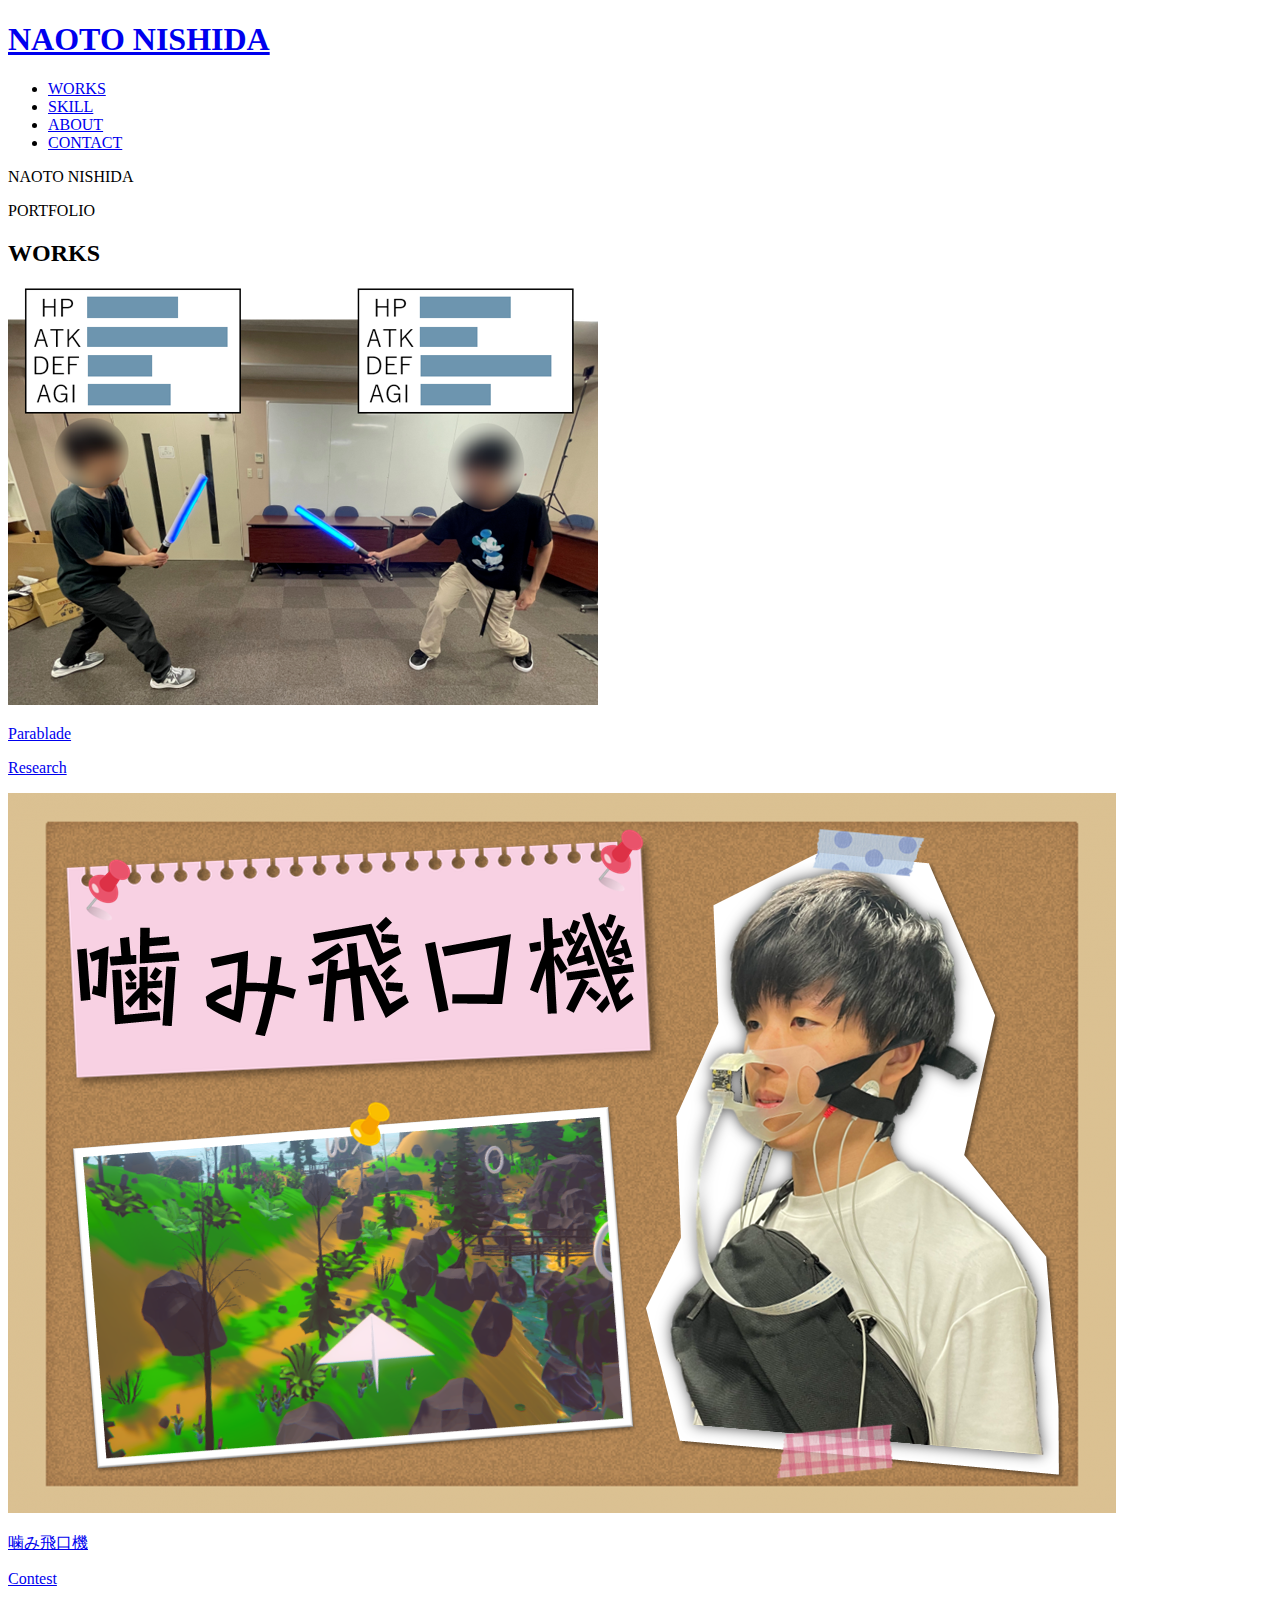
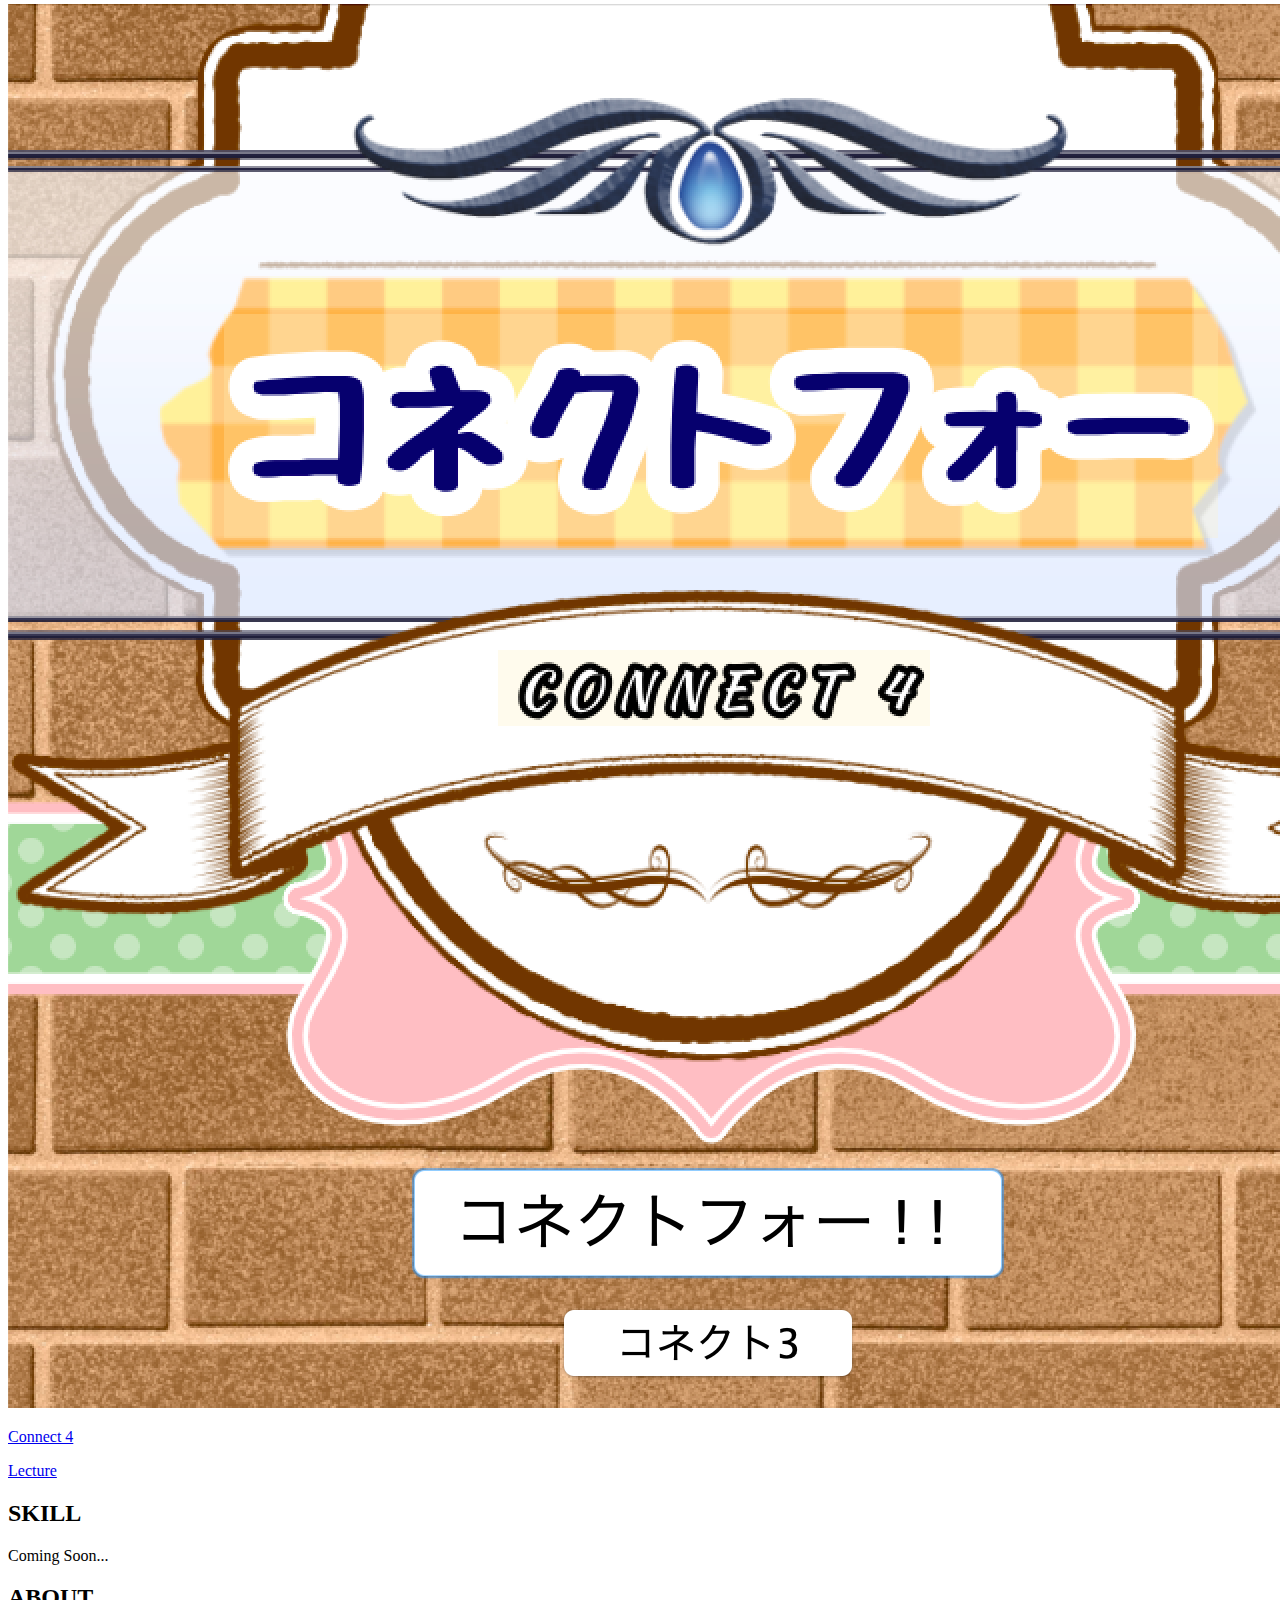
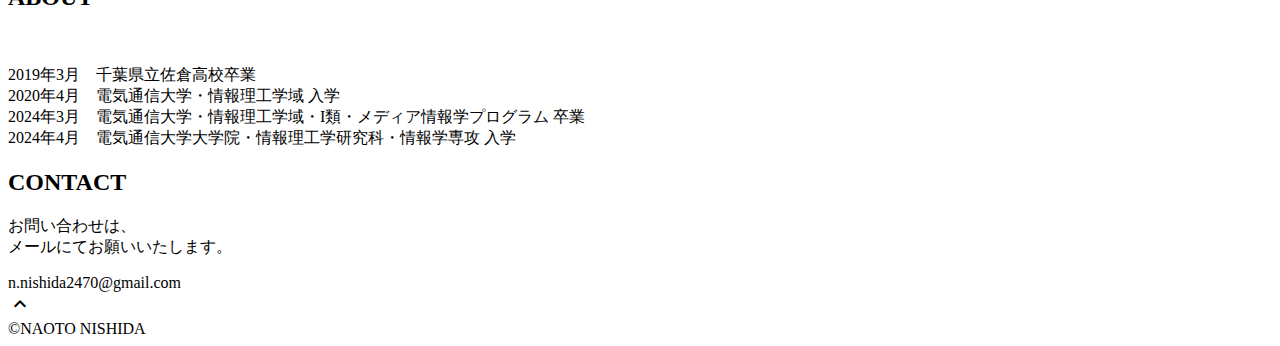
==== index.html @ 3e327e12 "Update index.html" ====
<!DOCTYPE html>
<html>
<head>
  <meta charset="utf-8">
  <meta name="viewport" content="width=device-width,initial-scale=1">
  <meta property='og:type' content='website'>
  <meta property='og:title' content='Naoto Nishida ポートフォリオ'>
  <meta property='og:url' content='URLが入る'>
  <meta property='og:description' content='Naoto Nishidaのポートフォリオサイトです。'>
  <meta property="og:image" content="img/ogp.png">
  <meta name="description" content="Naoto Nishidaポートフォリオサイトです" />
  <title>Naoto Nishida ポートフォリオ</title>
  <link rel="preconnect" href="https://fonts.gstatic.com">
  <link href="https://fonts.googleapis.com/css2?family=Montserrat:wght@400;700&display=swap" rel="stylesheet">
  <link href="https://fonts.googleapis.com/css?family=Material+Icons+Outlined" rel="stylesheet">
  <link href="css/ress.css" media="all" rel="stylesheet" type="text/css" />
  <link href="css/style.css" media="all" rel="stylesheet" type="text/css" />
  <link rel="shortcut icon" href="img/favicon.ico" />
  <link rel=”canonical” href=”URLが入る” />
</head>

<body>
  <div class="wrapper">

    <!-- header -->
    <header class="header ">
      <div class="container">
        <h1 class="header-logo">
          <a href=".">NAOTO NISHIDA</a>
        </h1>
        <nav class="gnav">
          <ul class="gnav-list">
            <li class="gnav-item"><a href="#works">WORKS</a></li>
            <li class="gnav-item"><a href="#skill">SKILL</a></li>
            <li class="gnav-item"><a href="#about">ABOUT</a></li>
            <li class="gnav-item"><a href="#contact">CONTACT</a></li>
          </ul>
        </nav>
      </div>
    </header>
    <!-- /header -->

    <main class="content">

      <!-- mv -->
      <div class="mv">
        <div class="mv-container">
          <p class="mv-title">NAOTO NISHIDA</p>
          <p class="mv-subtitle">PORTFOLIO</p>
          <p class="mv-text">
            <!-- <br class="sp-only">これまで作ってきた作品をご紹介。<br> -->
          </p>
        </div>
      </div>
      <!-- /mv -->

      <!-- works -->
      <section class="works section" id="works">
        <div class="container">
          <h2 class="title">WORKS</h2>
          <div class="works-list">
            <a class="works-item" href="parablade.html">
              <div class="works-img"><img src="img/parablade_thumb.png" alt="" /></div>
              <p class="works-name">Parablade</p>
              <p class="works-info">Research</p>
            </a>
            <a class="works-item" href="kamihikouki.html">
              <div class="works-img"><img src="img/kamihikouki_thumb.png" alt="" /></div>
              <p class="works-name">噛み飛口機</p>
              <p class="works-info">Contest</p>
            </a>
            <a class="works-item" href="connect4.html">
              <div class="works-img"><img src="img/connect4_thumb.png" alt="" /></div>
              <p class="works-name">Connect 4</p>
              <p class="works-info">Lecture</p>
            </a>
          </div>
        </div>
      </section>
      <!-- /works -->

      <!-- skill -->
      <section class="skill section" id="skill">
        <div class="container">
          <h2 class="title">SKILL</h2>
          <div class="skill-list">
            <p class="skill-text">
              Coming Soon...</p>
            <!-- <div class="skill-item">
              <p class="skill-img"><img src="img/icon_skill.png" alt=""></p>
              <div class="skill-body">
                <h3 class="skill-name">HTML5/CSS3</h3>
                <p class="skill-text">
                  テキストが入りますテキストが入りますテキストが入りますテキストが入りますテキストが入りますテキストが入ります。</p>
              </div>
            </div>
            <div class="skill-item">
              <p class="skill-img"><img src="img/icon_skill.png" alt=""></p>
              <div class="skill-body">
                <h3 class="skill-name">WordPress</h3>
                <p class="skill-text">
                  テキストが入りますテキストが入りますテキストが入りますテキストが入りますテキストが入りますテキストが入ります。</p>
              </div>
            </div>
            <div class="skill-item">
              <p class="skill-img"><img src="img/icon_skill.png" alt=""></p>
              <div class="skill-body">
                <h3 class="skill-name">JavaScript</h3>
                <p class="skill-text">
                  テキストが入りますテキストが入りますテキストが入りますテキストが入りますテキストが入りますテキストが入ります。</p>
              </div>
            </div>
            <div class="skill-item">
              <p class="skill-img"><img src="img/icon_skill.png" alt=""></p>
              <div class="skill-body">
                <h3 class="skill-name">Photoshop</h3>
                <p class="skill-text">
                  テキストが入りますテキストが入りますテキストが入りますテキストが入りますテキストが入りますテキストが入ります。</p>
              </div>
            </div>
            <div class="skill-item">
              <p class="skill-img"><img src="img/icon_skill.png" alt=""></p>
              <div class="skill-body">
                <h3 class="skill-name">Illustrator</h3>
                <p class="skill-text">
                  テキストが入りますテキストが入りますテキストが入りますテキストが入りますテキストが入りますテキストが入ります。</p>
              </div>
            </div>
            <div class="skill-item">
              <p class="skill-img"><img src="img/icon_skill.png" alt=""></p>
              <div class="skill-body">
                <h3 class="skill-name">XD</h3>
                <p class="skill-text">
                  テキストが入りますテキストが入りますテキストが入りますテキストが入りますテキストが入りますテキストが入ります。</p>
              </div>
            </div> -->
          </div>
        </div>
      </section>
      <!-- /skill -->

      <!-- about -->
      <section class="about section" id="about">
        <div class="container">
          <h2 class="title">ABOUT</h2>
          <div class="profile">
            <p class="profile-img">
              <img src="img/profile.jpg" alt="">
            </p>
            <div class="profile-body">
              <p>
                2019年3月　千葉県立佐倉高校卒業<br>
                2020年4月　電気通信大学・情報理工学域 入学<br>
                2024年3月　電気通信大学・情報理工学域・I類・メディア情報学プログラム 卒業<br>
                2024年4月　電気通信大学大学院・情報理工学研究科・情報学専攻 入学<br>
              </p>
              </p>
            </div>
          </div>
        </div>
      </section>
      <!-- /about -->

      <!-- contact -->
      <section class="contact section" id="contact">
        <div class="container">
          <h2 class="title">CONTACT</h2>
          <p class="lead">
            お問い合わせは、<br class="sp-only">メールにてお願いいたします。
          </p>
          <div class="contact-list">
            <!-- <a class="contact-item" href="https://twitter.com/" target="_blank" rel="noopener">Twitter</a>
            <a class="contact-item" href="https://www.instagram.com/" target="_blank" rel="noopener">Instagram</a> -->
            <span class="contact-item">n.nishida2470@gmail.com</span>
          </div>
        </div>
      </section>
      <!-- /contact -->
      <div class="page-top" id="js-page-top">
        <span class="material-icons-outlined">expand_less</span>
      </div>
    </main>

    <!-- footer -->
    <footer class="footer">
      <div class="copyright">&copy;NAOTO NISHIDA</div>
    </footer>
    <!-- /footer -->

  </div>
  <script src="https://ajax.googleapis.com/ajax/libs/jquery/3.6.0/jquery.min.js"></script>
  <script type='text/javascript' src="js/script.js"></script>
</body>
</html>
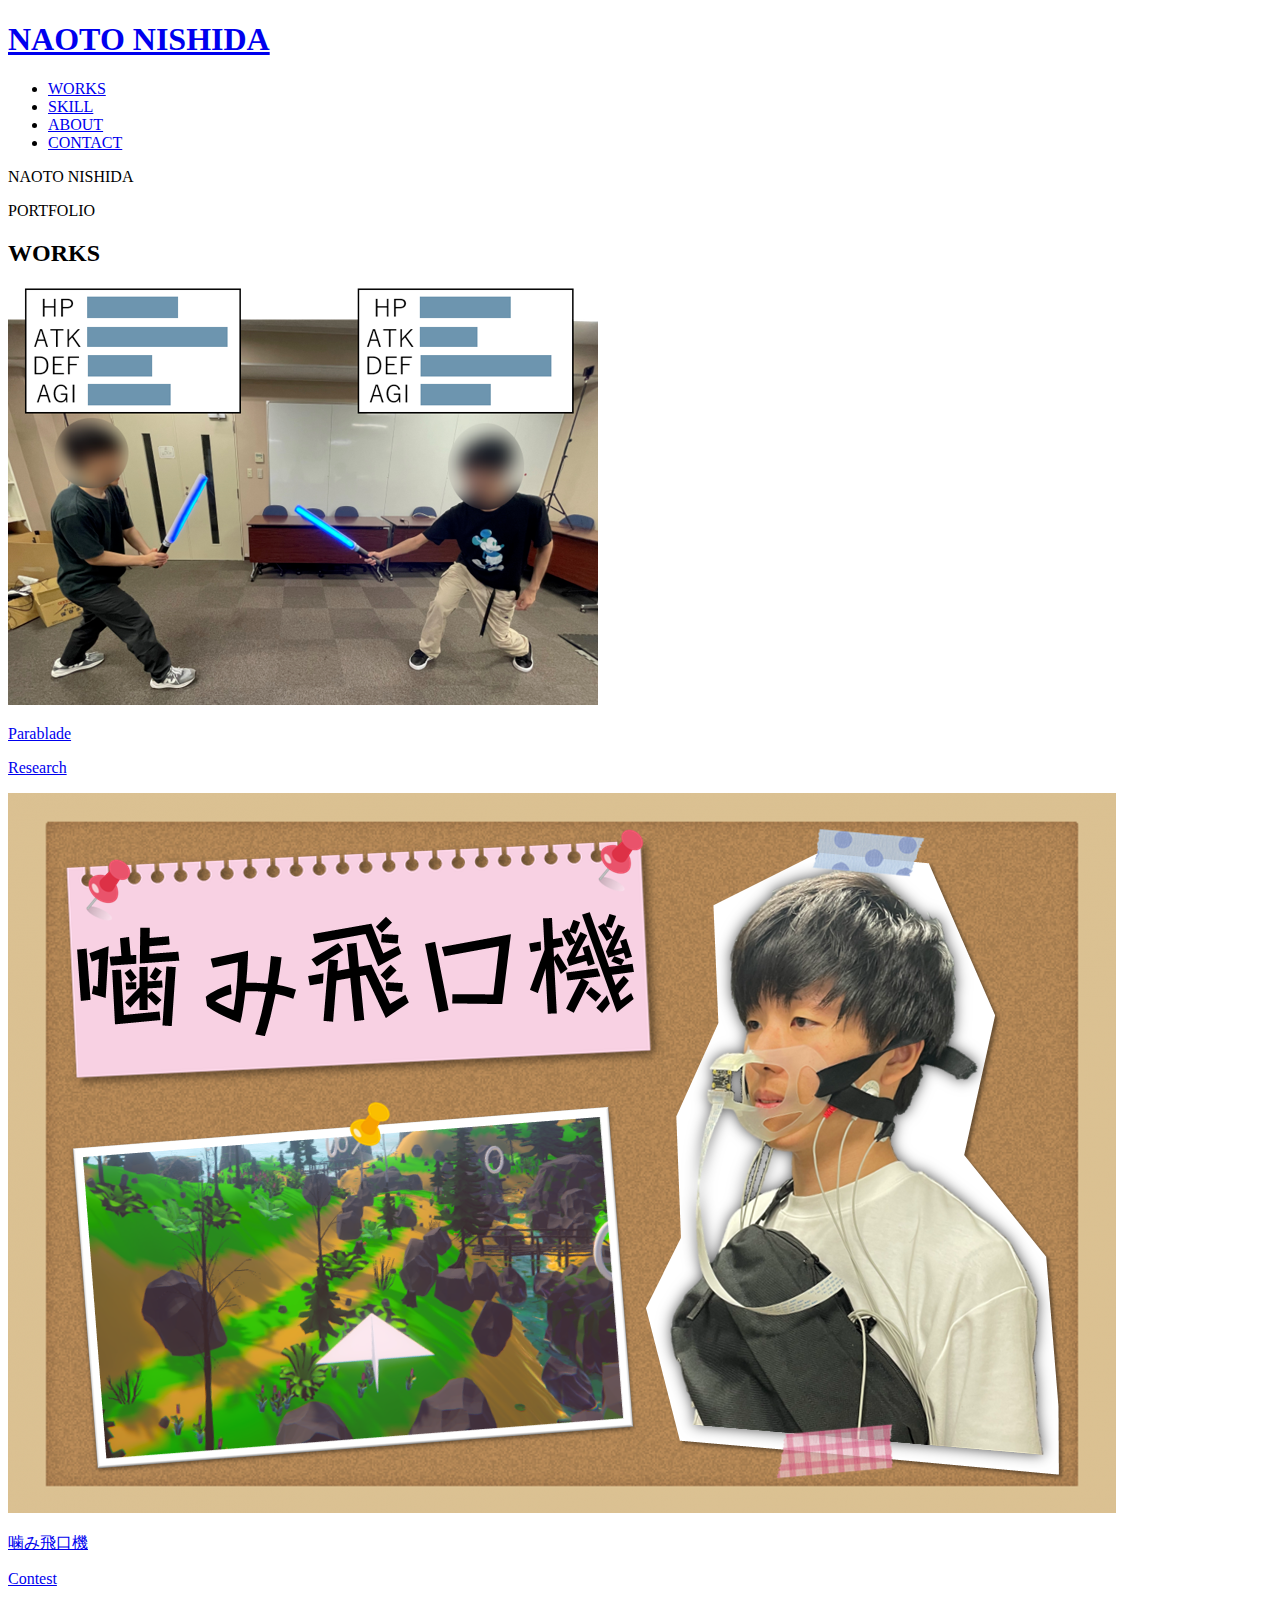
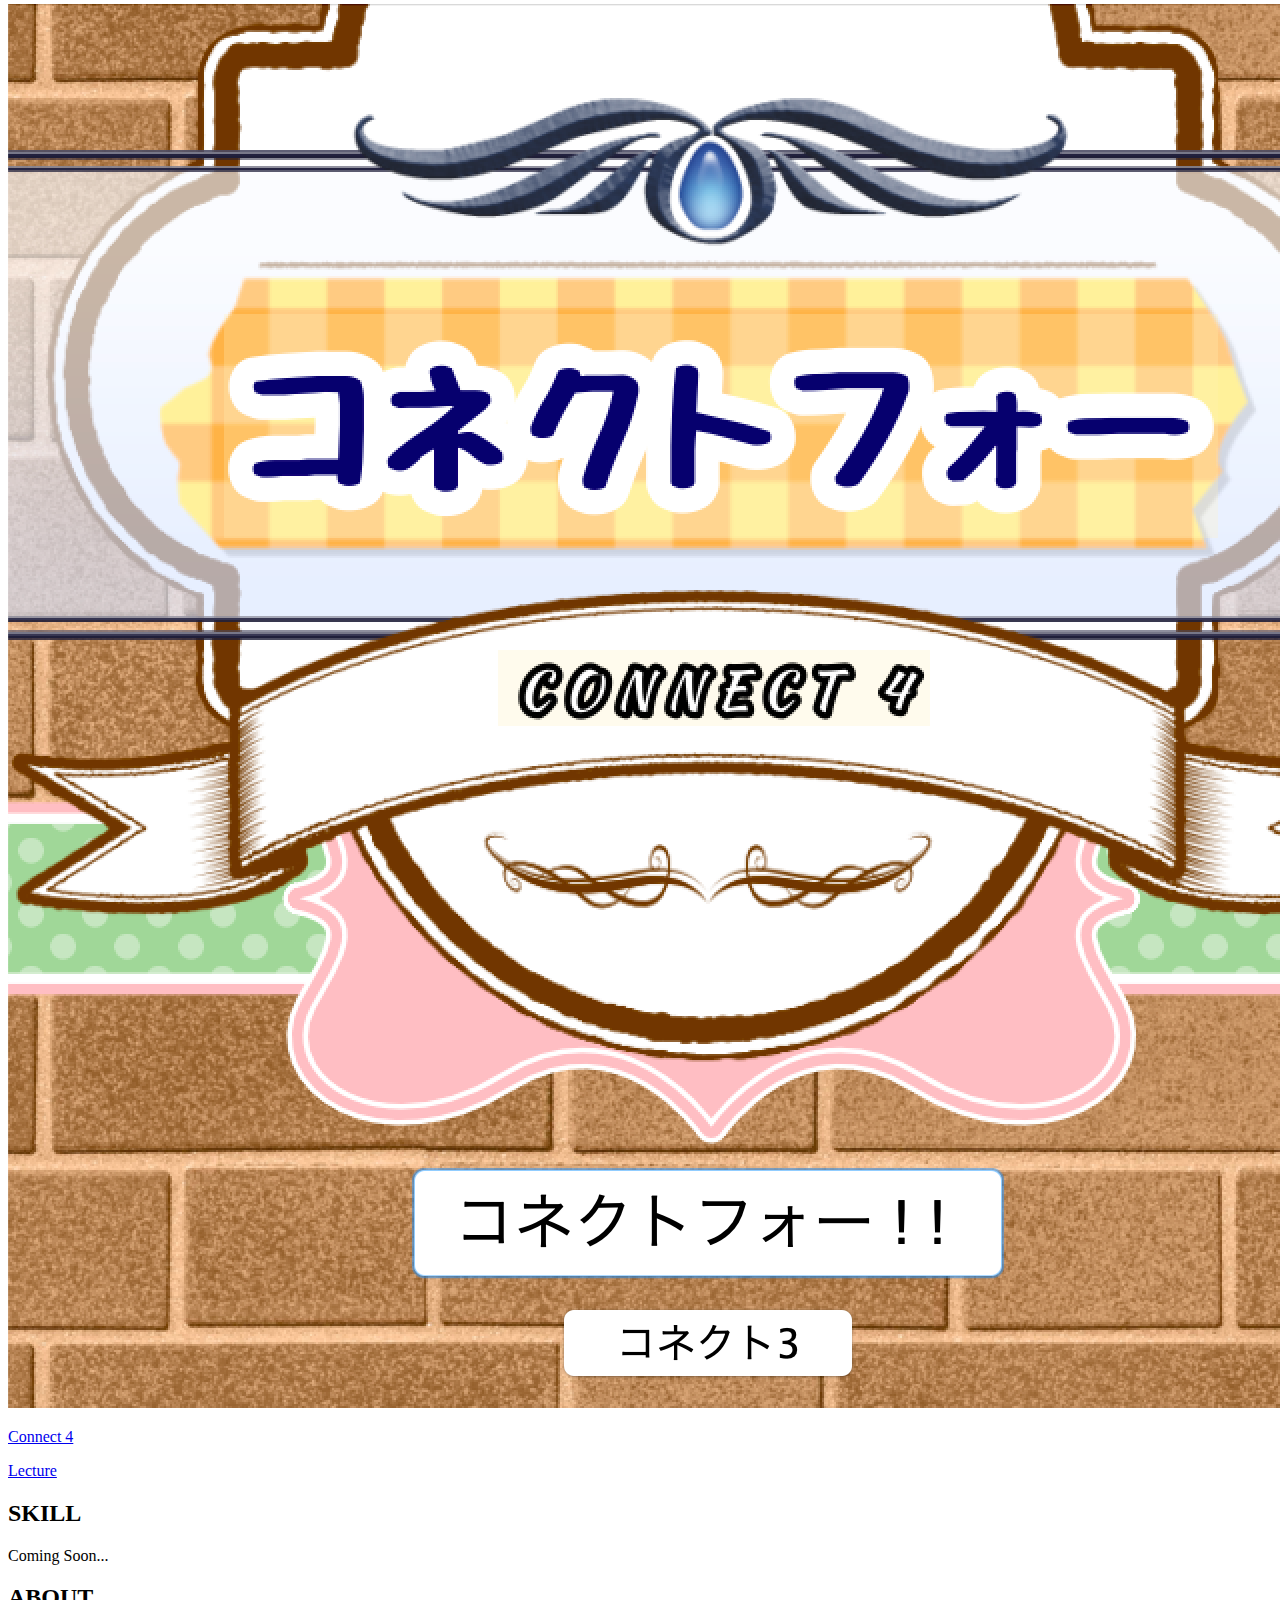
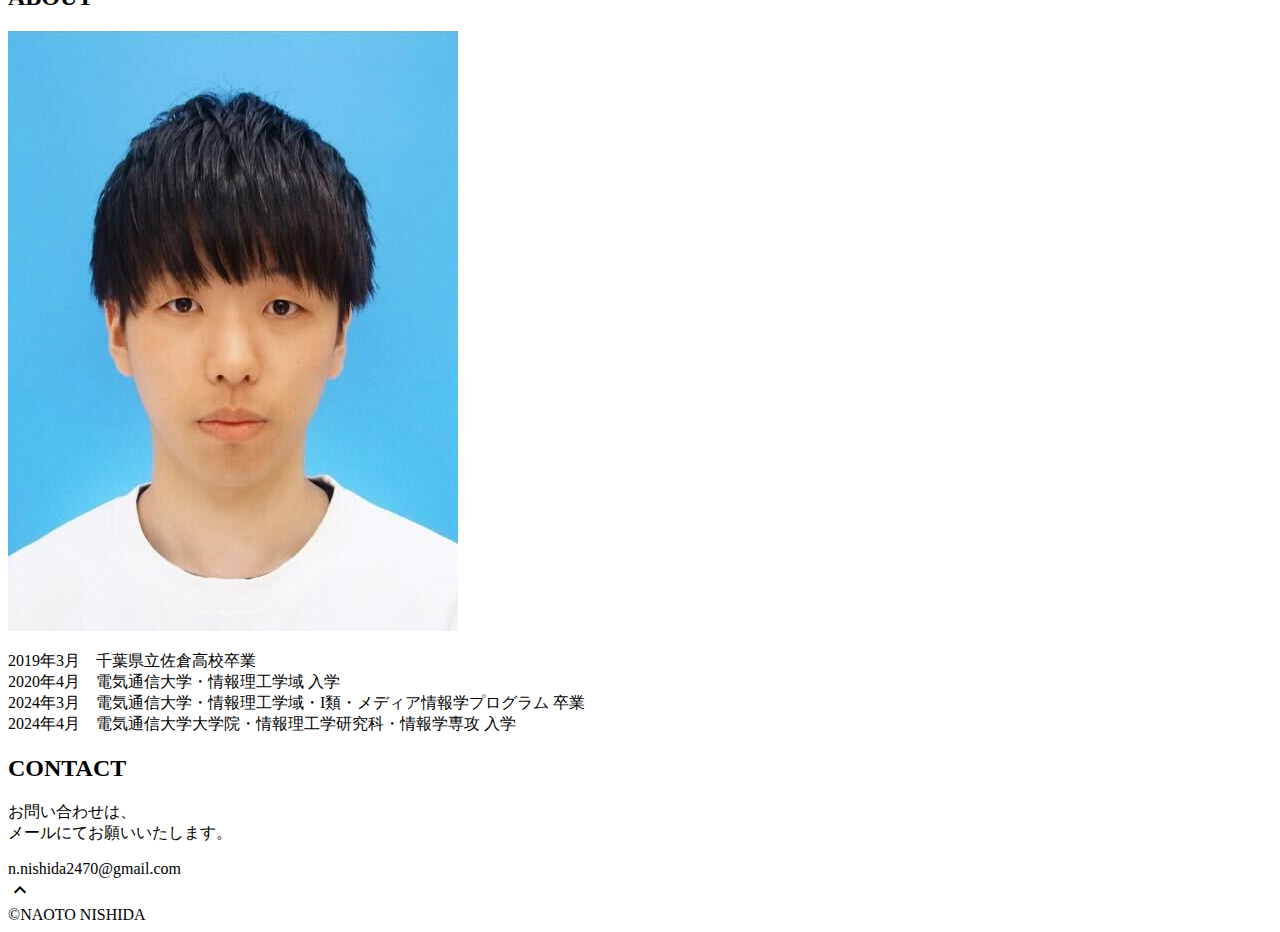
==== commit 72bd9082: "プロフィール写真の追加" ====
--- a/index.html
+++ b/index.html
@@ -145,7 +145,7 @@
           <h2 class="title">ABOUT</h2>
           <div class="profile">
             <p class="profile-img">
-              <img src="img/profile.jpg" alt="">
+              <img src="img/face.jpg" alt="">
             </p>
             <div class="profile-body">
               <p>
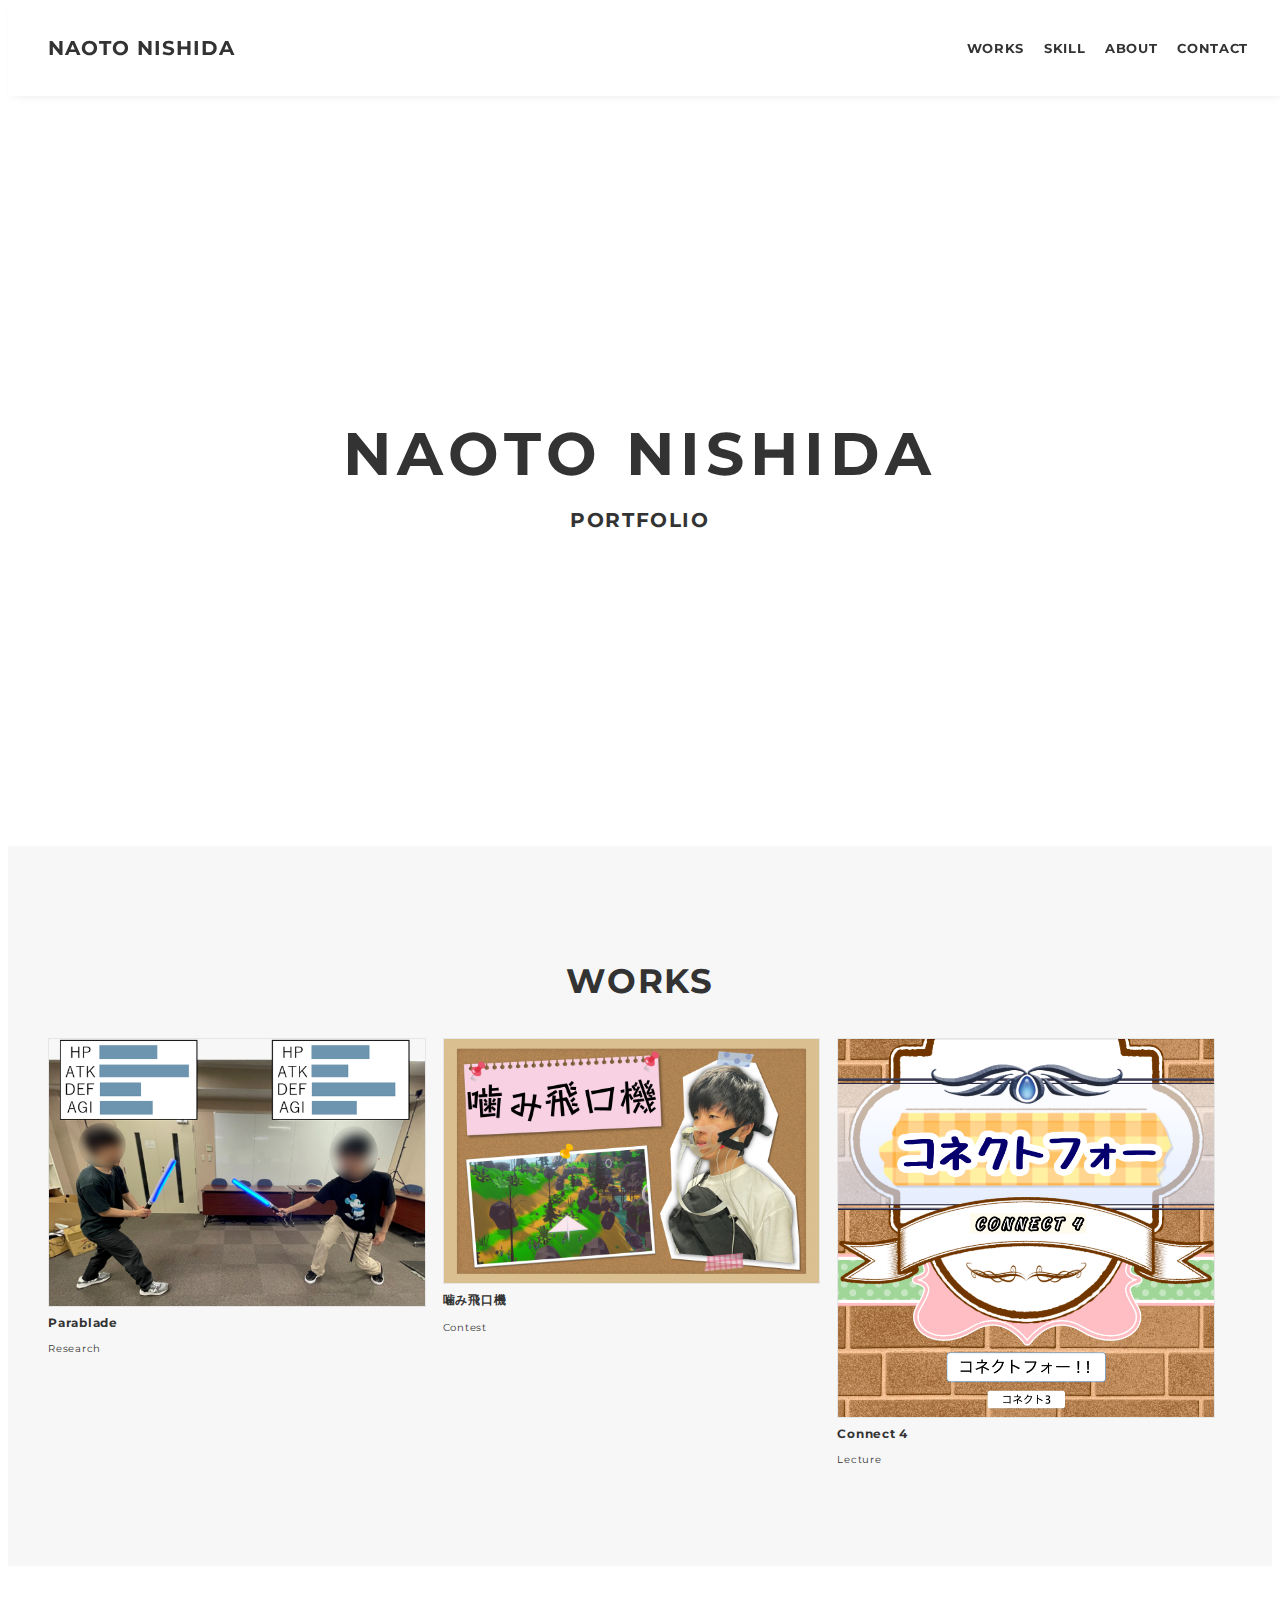
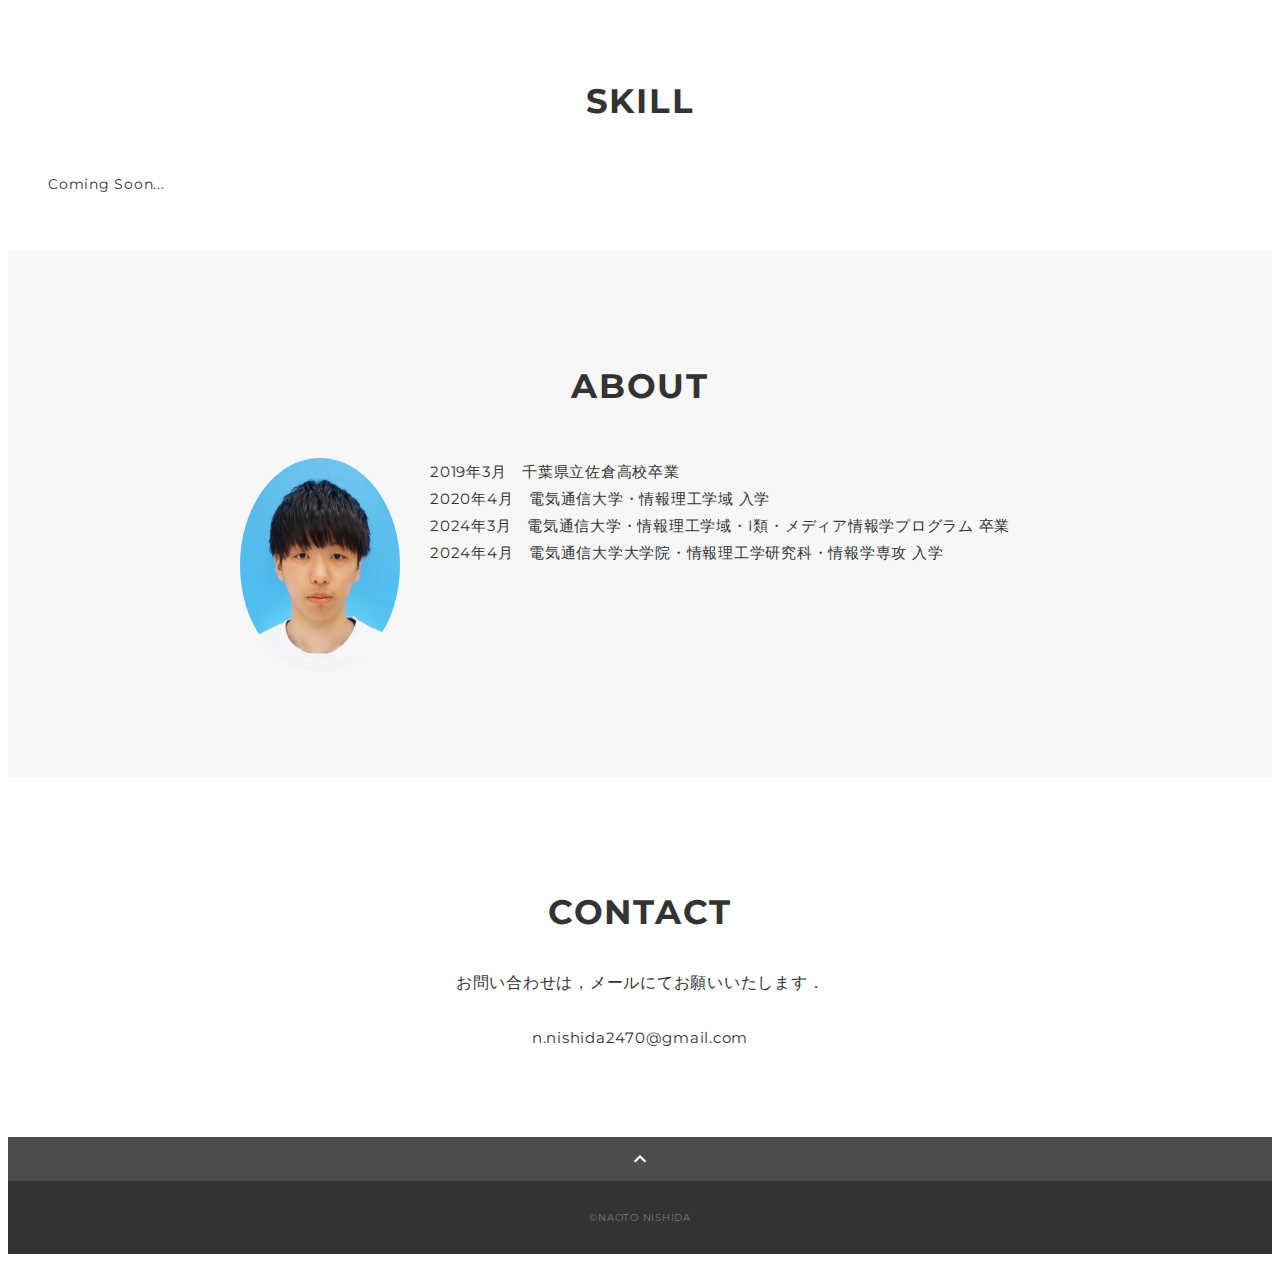
==== commit d47f41e8: "コネクト4の実行例追加，句読点変更" ====
--- a/index.html
+++ b/index.html
@@ -6,7 +6,7 @@
   <meta property='og:type' content='website'>
   <meta property='og:title' content='Naoto Nishida ポートフォリオ'>
   <meta property='og:url' content='URLが入る'>
-  <meta property='og:description' content='Naoto Nishidaのポートフォリオサイトです。'>
+  <meta property='og:description' content='Naoto Nishidaのポートフォリオサイトです．'>
   <meta property="og:image" content="img/ogp.png">
   <meta name="description" content="Naoto Nishidaポートフォリオサイトです" />
   <title>Naoto Nishida ポートフォリオ</title>
@@ -15,7 +15,7 @@
   <link href="https://fonts.googleapis.com/css?family=Material+Icons+Outlined" rel="stylesheet">
   <link href="css/ress.css" media="all" rel="stylesheet" type="text/css" />
   <link href="css/style.css" media="all" rel="stylesheet" type="text/css" />
-  <link rel="shortcut icon" href="img/favicon.ico" />
+  <link rel="shortcut icon" href="img/n_icon.ico" />
   <link rel=”canonical” href=”URLが入る” />
 </head>
 
@@ -48,7 +48,7 @@
           <p class="mv-title">NAOTO NISHIDA</p>
           <p class="mv-subtitle">PORTFOLIO</p>
           <p class="mv-text">
-            <!-- <br class="sp-only">これまで作ってきた作品をご紹介。<br> -->
+            <!-- <br class="sp-only">これまで作ってきた作品をご紹介．<br> -->
           </p>
         </div>
       </div>
@@ -91,7 +91,7 @@
               <div class="skill-body">
                 <h3 class="skill-name">HTML5/CSS3</h3>
                 <p class="skill-text">
-                  テキストが入りますテキストが入りますテキストが入りますテキストが入りますテキストが入りますテキストが入ります。</p>
+                  テキストが入りますテキストが入りますテキストが入りますテキストが入りますテキストが入りますテキストが入ります．</p>
               </div>
             </div>
             <div class="skill-item">
@@ -99,7 +99,7 @@
               <div class="skill-body">
                 <h3 class="skill-name">WordPress</h3>
                 <p class="skill-text">
-                  テキストが入りますテキストが入りますテキストが入りますテキストが入りますテキストが入りますテキストが入ります。</p>
+                  テキストが入りますテキストが入りますテキストが入りますテキストが入りますテキストが入りますテキストが入ります．</p>
               </div>
             </div>
             <div class="skill-item">
@@ -107,7 +107,7 @@
               <div class="skill-body">
                 <h3 class="skill-name">JavaScript</h3>
                 <p class="skill-text">
-                  テキストが入りますテキストが入りますテキストが入りますテキストが入りますテキストが入りますテキストが入ります。</p>
+                  テキストが入りますテキストが入りますテキストが入りますテキストが入りますテキストが入りますテキストが入ります．</p>
               </div>
             </div>
             <div class="skill-item">
@@ -115,7 +115,7 @@
               <div class="skill-body">
                 <h3 class="skill-name">Photoshop</h3>
                 <p class="skill-text">
-                  テキストが入りますテキストが入りますテキストが入りますテキストが入りますテキストが入りますテキストが入ります。</p>
+                  テキストが入りますテキストが入りますテキストが入りますテキストが入りますテキストが入りますテキストが入ります．</p>
               </div>
             </div>
             <div class="skill-item">
@@ -123,7 +123,7 @@
               <div class="skill-body">
                 <h3 class="skill-name">Illustrator</h3>
                 <p class="skill-text">
-                  テキストが入りますテキストが入りますテキストが入りますテキストが入りますテキストが入りますテキストが入ります。</p>
+                  テキストが入りますテキストが入りますテキストが入りますテキストが入りますテキストが入りますテキストが入ります．</p>
               </div>
             </div>
             <div class="skill-item">
@@ -131,7 +131,7 @@
               <div class="skill-body">
                 <h3 class="skill-name">XD</h3>
                 <p class="skill-text">
-                  テキストが入りますテキストが入りますテキストが入りますテキストが入りますテキストが入りますテキストが入ります。</p>
+                  テキストが入りますテキストが入りますテキストが入りますテキストが入りますテキストが入りますテキストが入ります．</p>
               </div>
             </div> -->
           </div>
@@ -166,7 +166,7 @@
         <div class="container">
           <h2 class="title">CONTACT</h2>
           <p class="lead">
-            お問い合わせは、<br class="sp-only">メールにてお願いいたします。
+            お問い合わせは，<br class="sp-only">メールにてお願いいたします．
           </p>
           <div class="contact-list">
             <!-- <a class="contact-item" href="https://twitter.com/" target="_blank" rel="noopener">Twitter</a>
--- a/css/style.css
+++ b/css/style.css
@@ -0,0 +1,550 @@
+body {
+  font-family: "Montserrat","Helvetica Neue",Arial,"Hiragino Kaku Gothic ProN","Hiragino Sans",Meiryo,sans-serif;
+  font-size: 15px;
+  letter-spacing: .05em;
+  color: #333;
+}
+
+a {
+  transition: opacity .3s;
+  text-decoration: none;
+  color: #1ca9e3;
+}
+
+img {
+  max-width: 100%;
+  height: auto;
+  vertical-align: bottom;
+  border-style: none;
+}
+
+
+
+.pc-only {
+  display: block;
+}
+
+.sp-only {
+  display: none;
+}
+
+/*--------------------------------
+ レイアウト
+---------------------------------*/
+.wrapper {
+  padding-top: 73px;
+}
+
+.section {
+  padding: 90px 0;
+}
+
+.section:nth-of-type(odd) {
+  background-color: #f7f7f7;
+}
+
+.container {
+  max-width: 1340px;
+  margin: 0 auto;
+  padding: 0 40px;
+}
+
+/*--------------------------------
+ 見出し
+---------------------------------*/
+.title {
+  font-size: 34px;
+  font-weight: bold;
+  line-height: 1;
+  margin-bottom: 40px;
+  text-align: center;
+  letter-spacing: .05em;
+  color: #333;
+}
+
+.lead {
+  font-size: 16px;
+  line-height: 1.8;
+  margin-bottom: 30px;
+}
+
+/*--------------------------------
+ヘッダー
+---------------------------------*/
+.header {
+  position: fixed;
+  top: 0;
+  z-index: 1;
+  width: 100%;
+  background-color: #fff;
+  box-shadow: 0 5px 10px -6px rgba(0,0,0,.1);
+}
+
+.header .container {
+  display: flex;
+  align-items: center;
+  justify-content: space-between;
+  padding: 20px 40px;
+}
+
+.header-logo {
+  font-size: 20px;
+  font-weight: bold;
+  line-height: 1.2;
+  margin-right: 20px;
+  letter-spacing: .05em;
+}
+
+.header-logo a {
+  color: #333;
+}
+
+.gnav-list {
+  display: flex;
+  justify-content: space-between;
+  list-style: none;
+}
+
+.gnav-item:not(:last-child) {
+  margin-right: 20px;
+}
+
+.gnav-item a {
+  position: relative;
+  font-size: 13px;
+  font-weight: bold;
+  display: inline-block;
+  padding: 5px 0;
+  transition: .3s;
+  letter-spacing: .05em;
+  color: #333;
+}
+.gnav-item a:after {
+  position: absolute;
+  bottom: 0;
+  left: 50%;
+  width: 0;
+  height: 3px;
+  content: "";
+  transition: .3s;
+  -webkit-transform: translateX(-50%);
+  transform: translateX(-50%);
+  background-color: #333;
+}
+
+.gnav-item a:hover:after {
+  width: 100%;
+}
+
+/*--------------------------------
+ メインビジュアル
+---------------------------------*/
+.mv {
+  display: flex;
+  align-items: center;
+  justify-content: center;
+  height: 85vh;
+  text-align: center;
+}
+
+.mv-container {
+  padding: 0 40px;
+}
+
+.mv-title {
+  font-size: 60px;
+  font-weight: bold;
+  line-height: 1.2;
+  margin-bottom: 5px;
+  letter-spacing: .1em;
+}
+.mv-subtitle {
+  font-size: 20px;
+  font-weight: bold;
+  line-height: 1;
+  margin-bottom: 40px;
+  letter-spacing: .08em;
+}
+
+.mv-text {
+  font-size: 16px;
+  line-height: 1.8;
+}
+
+/*--------------------------------
+ Works
+---------------------------------*/
+.works-list {
+  display: flex;
+  flex-wrap: wrap;
+  margin-bottom: -40px;
+}
+
+.works-item {
+  width: 31.74603%;
+  margin-right: 1.58730%;
+  margin-bottom: 40px;
+  color: #333;
+}
+
+.works-item:hover {
+  opacity: .9;
+}
+
+.works-item:nth-of-type(3n) {
+  margin-right: 0;
+}
+
+.works-img img {
+  border: 1px solid #e6e6e6;
+}
+
+.works-name {
+  font-size: 12px;
+  font-weight: bold;
+  margin-top: 8px;
+}
+
+.works-info {
+  font-size: 10px;
+  margin-top: 5px;
+}
+
+/*--------------------------------
+ Skill
+---------------------------------*/
+.skill-list {
+  display: flex;
+  flex-wrap: wrap;
+  justify-content: space-between;
+  margin-bottom: -50px;
+}
+
+.skill-item {
+  display: flex;
+  align-items: flex-start;
+  justify-content: space-between;
+  width: 48%;
+  margin-bottom: 50px;
+}
+
+.skill-img {
+  width: 60px;
+  height: auto;
+  margin-right: 20px;
+}
+
+.skill-body {
+  flex: 1;
+}
+
+.skill-name {
+  margin-bottom: 10px;
+}
+
+.skill-text {
+  font-size: 14px;
+  line-height: 1.8;
+}
+
+/*--------------------------------
+ About
+---------------------------------*/
+.profile {
+  display: flex;
+  flex-wrap: wrap;
+  max-width: 800px;
+  margin: 0 auto;
+}
+.profile-img {
+  width: 20%;
+  margin-right: 30px;
+  border-radius: 50%;
+}
+.profile-img img {
+  border-radius: 50%;
+}
+.profile-body {
+  flex: 1;
+}
+
+.profile-body p {
+  font-size: 15px;
+  line-height: 1.8;
+}
+
+.profile-body p:not(:last-child) {
+  margin-bottom: 30px;
+}
+
+/*--------------------------------
+ Contact
+---------------------------------*/
+.contact {
+  text-align: center;
+}
+
+.contact-item:not(:last-child) {
+  margin-right: 10px;
+}
+
+.contact-text {
+  margin-top: 10px;
+}
+/*--------------------------------
+ ページトップ
+---------------------------------*/
+.page-top {
+  font-weight: bold;
+  padding: 10px;
+  cursor: pointer;
+  text-align: center;
+  background-color: #4c4c4c;
+}
+
+.page-top .material-icons-outlined {
+  vertical-align: bottom;
+  color: #fff;
+}
+
+/*--------------------------------
+ フッター
+---------------------------------*/
+.footer {
+  padding: 30px;
+  background-color: #333;
+}
+
+.copyright {
+  font-size: 10px;
+  text-align: center;
+  color: #797979;
+}
+
+/*--------------------------------
+ 下層：Worksページ
+---------------------------------*/
+.article {
+  padding: 80px 0;
+}
+
+.article-container {
+  max-width: 1040px;
+  margin: 0 auto;
+  padding: 0 20px;
+}
+
+.article-title {
+  margin-bottom: 30px;
+  text-align: center;
+}
+
+.article-body {
+  max-width: 720px;
+  margin: 0 auto;
+  margin-bottom: 80px;
+}
+
+.article-body h3 {
+  position: relative;
+  font-size: 18px;
+  margin-bottom: 5px;
+  padding-left: 1em;
+}
+
+.article-body h3:not(:first-child) {
+  margin-top: 50px;
+}
+
+.article-body h3::before {
+  position: absolute;
+  top: 0;
+  left: 0;
+  width: 4px;
+  height: 100%;
+  content: "";
+  border-radius: 3px;
+  background-color: #333;
+}
+
+.article-body p {
+  font-size: 15px;
+  line-height: 1.8;
+  margin-bottom: 30px;
+}
+
+.home-link {
+  text-align: center;
+}
+
+/*media Queries 767
+----------------------------------------------------*/
+@media screen and (max-width: 767px) {
+  body {
+    font-size: 14px;
+  }
+
+  .pc-only {
+    display: none;
+  }
+
+  .sp-only {
+    display: block;
+  }
+
+  /* 見出し */
+  .title {
+    font-size: 26px;
+    margin-bottom: 20px;
+  }
+
+  .lead {
+    font-size: 14px;
+    line-height: 1.7;
+    margin-bottom: 20px;
+  }
+
+  /* レイアウト */
+  .wrapper {
+    padding-top: 57px;
+  }
+
+  .section {
+    padding: 60px 0;
+  }
+
+  .container {
+    padding: 0 20px;
+  }
+
+  /* ヘッダー */
+  .header .container {
+    padding: 15px;
+  }
+
+  .header-logo {
+    font-size: 15px;
+    margin-right: 15px;
+  }
+
+  .gnav-item:not(:last-child) {
+    margin-right: 10px;
+  }
+
+  .gnav-item a {
+    font-size: 10px;
+  }
+
+  .gnav-item a:after {
+    display: none;
+  }
+
+  /*  メインビジュアル */
+  .mv {
+    height: 75vh;
+  }
+
+  .mv-container {
+    padding: 0 20px;
+  }
+
+  .mv-title {
+    font-size: 30px;
+  }
+  .mv-subtitle {
+    font-size: 16px;
+    margin-bottom: 20px;
+  }
+
+  .mv-text {
+    font-size: 14px;
+    line-height: 1.7;
+  }
+
+  /* Works */
+  .works-name {
+    font-size: 16px;
+  }
+
+  .works-info {
+    margin-top: 8px;
+  }
+
+  .works-list {
+    justify-content: space-between;
+  }
+
+  .works-item {
+    flex: 0 0 48%;
+    margin-right: 0;
+    margin-bottom: 30px;
+  }
+
+  /* Skill */
+  .skill-list {
+    display: block;
+    margin-bottom: 0;
+  }
+
+  .skill-item {
+    width: 100%;
+    margin-bottom: 35px;
+  }
+
+  .skill-item:last-child {
+    margin-bottom: 0;
+  }
+
+  .skill-name {
+    margin-bottom: 5px;
+  }
+
+  .skill-text {
+    font-size: 13px;
+    line-height: 1.7;
+  }
+
+  /* About */
+  .profile {
+    display: block;
+  }
+  .profile-img {
+    width: 150px;
+    margin: 0 auto;
+    margin-bottom: 25px;
+  }
+
+  .profile-body p {
+    font-size: 14px;
+    line-height: 1.7;
+  }
+
+  .profile-body p:not(:last-child) {
+    margin-bottom: 20px;
+  }
+
+  /* フッター */
+  .footer {
+    padding: 20px;
+  }
+
+  /* 下層ページ */
+  .article {
+    padding: 50px 0;
+  }
+
+  .article-body h3 {
+    font-size: 16px;
+    padding-left: .8em;
+  }
+
+  .article-body h3:not(:first-child) {
+    margin-top: 30px;
+  }
+
+  .article-body p {
+    font-size: 14px;
+    line-height: 1.7;
+    margin-bottom: 20px;
+  }
+}
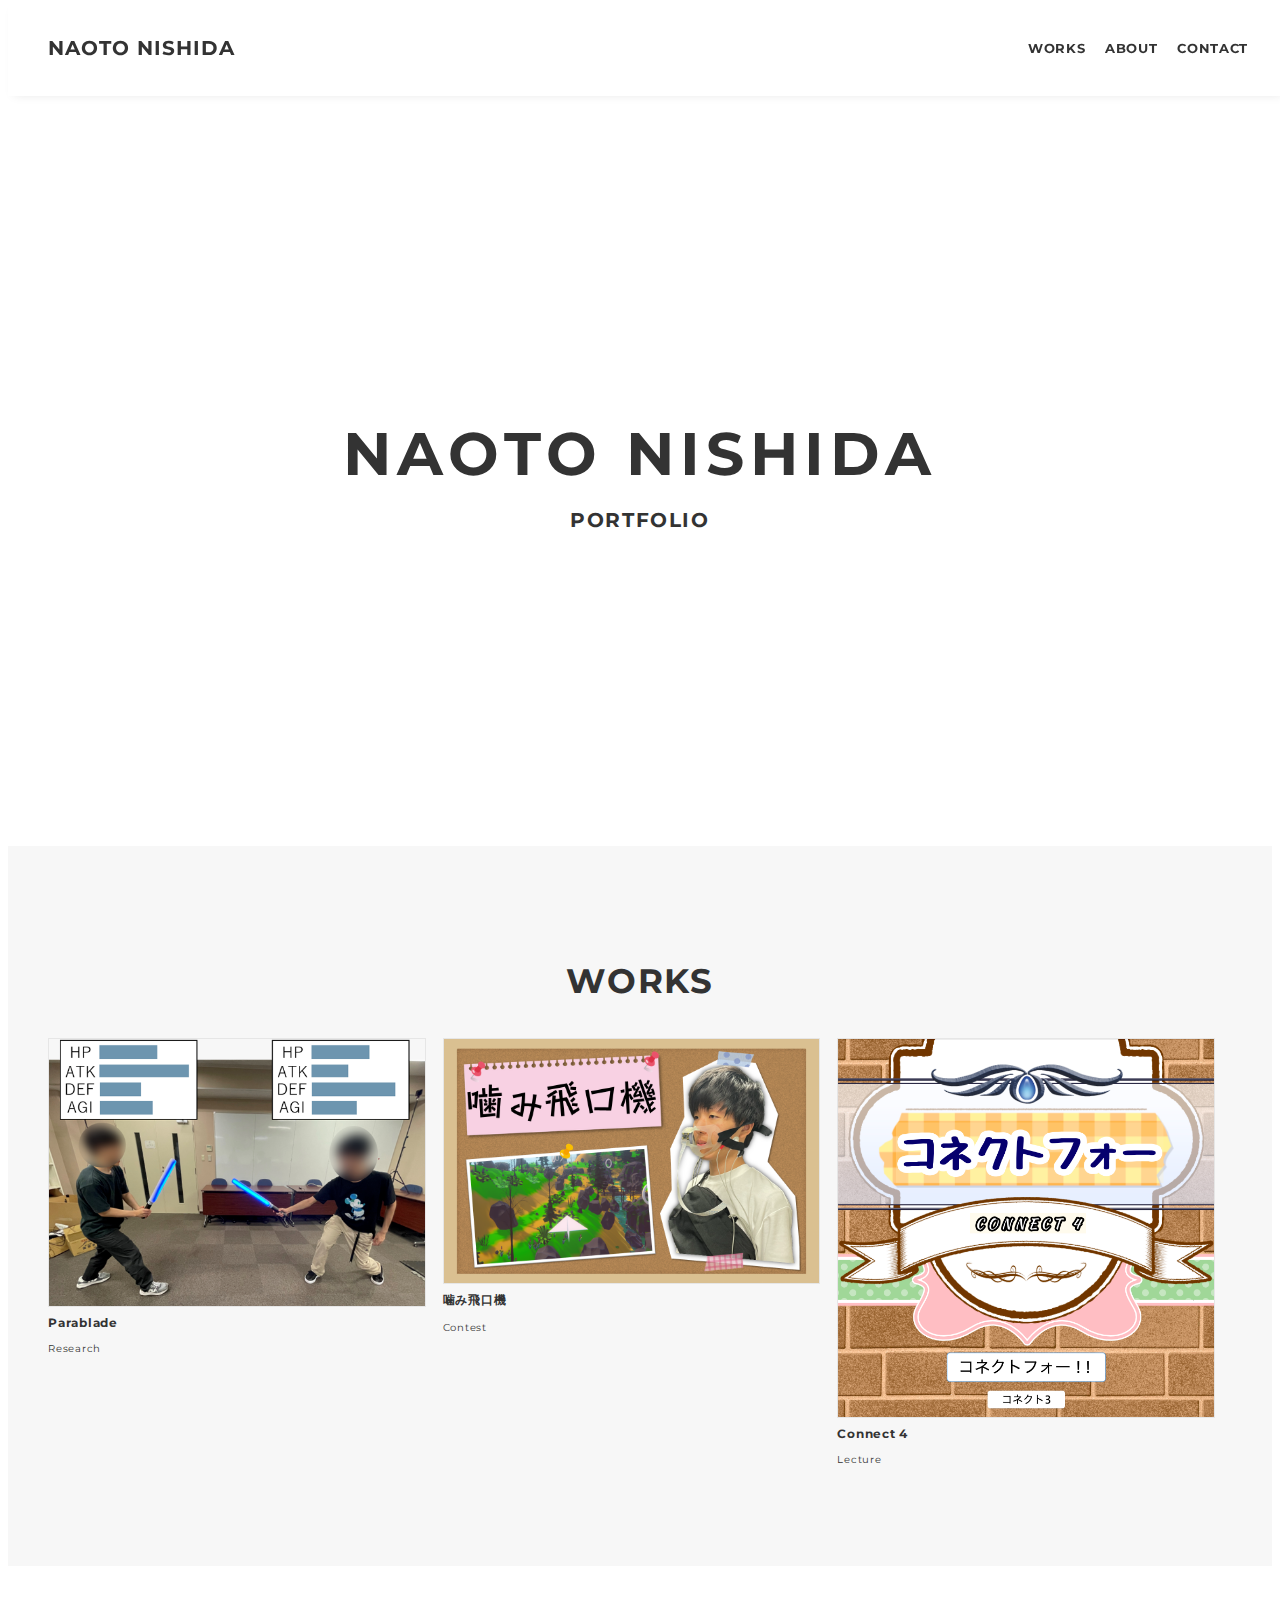
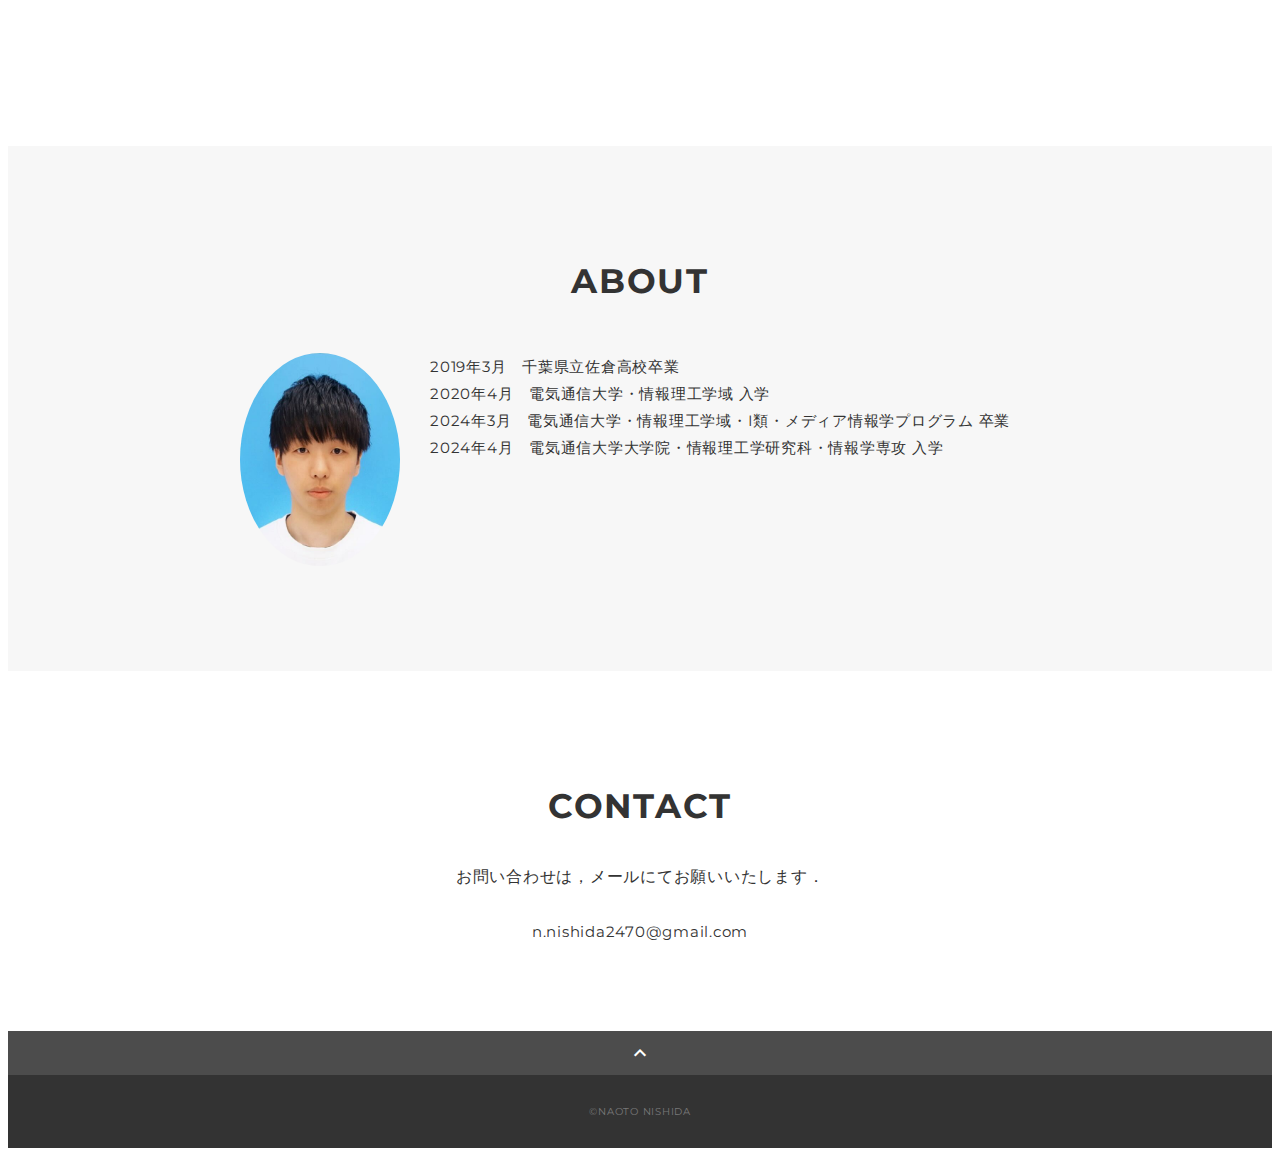
==== commit cacd5af2: "トップページのスキル欄をコメントアウト" ====
--- a/index.html
+++ b/index.html
@@ -31,7 +31,7 @@
         <nav class="gnav">
           <ul class="gnav-list">
             <li class="gnav-item"><a href="#works">WORKS</a></li>
-            <li class="gnav-item"><a href="#skill">SKILL</a></li>
+            <!-- <li class="gnav-item"><a href="#skill">SKILL</a></li> -->
             <li class="gnav-item"><a href="#about">ABOUT</a></li>
             <li class="gnav-item"><a href="#contact">CONTACT</a></li>
           </ul>
@@ -82,10 +82,10 @@
       <!-- skill -->
       <section class="skill section" id="skill">
         <div class="container">
-          <h2 class="title">SKILL</h2>
+          <!-- <h2 class="title">SKILL</h2>
           <div class="skill-list">
             <p class="skill-text">
-              Coming Soon...</p>
+              Coming Soon...</p> -->
             <!-- <div class="skill-item">
               <p class="skill-img"><img src="img/icon_skill.png" alt=""></p>
               <div class="skill-body">
@@ -134,7 +134,7 @@
                   テキストが入りますテキストが入りますテキストが入りますテキストが入りますテキストが入りますテキストが入ります．</p>
               </div>
             </div> -->
-          </div>
+          <!-- </div> -->
         </div>
       </section>
       <!-- /skill -->
--- a/css/style.css
+++ b/css/style.css
@@ -463,11 +463,11 @@
 
   /* Works */
   .works-name {
-    font-size: 16px;
+    font-size: 20px;
   }
 
   .works-info {
-    margin-top: 8px;
+    margin-top: 14px;
   }
 
   .works-list {
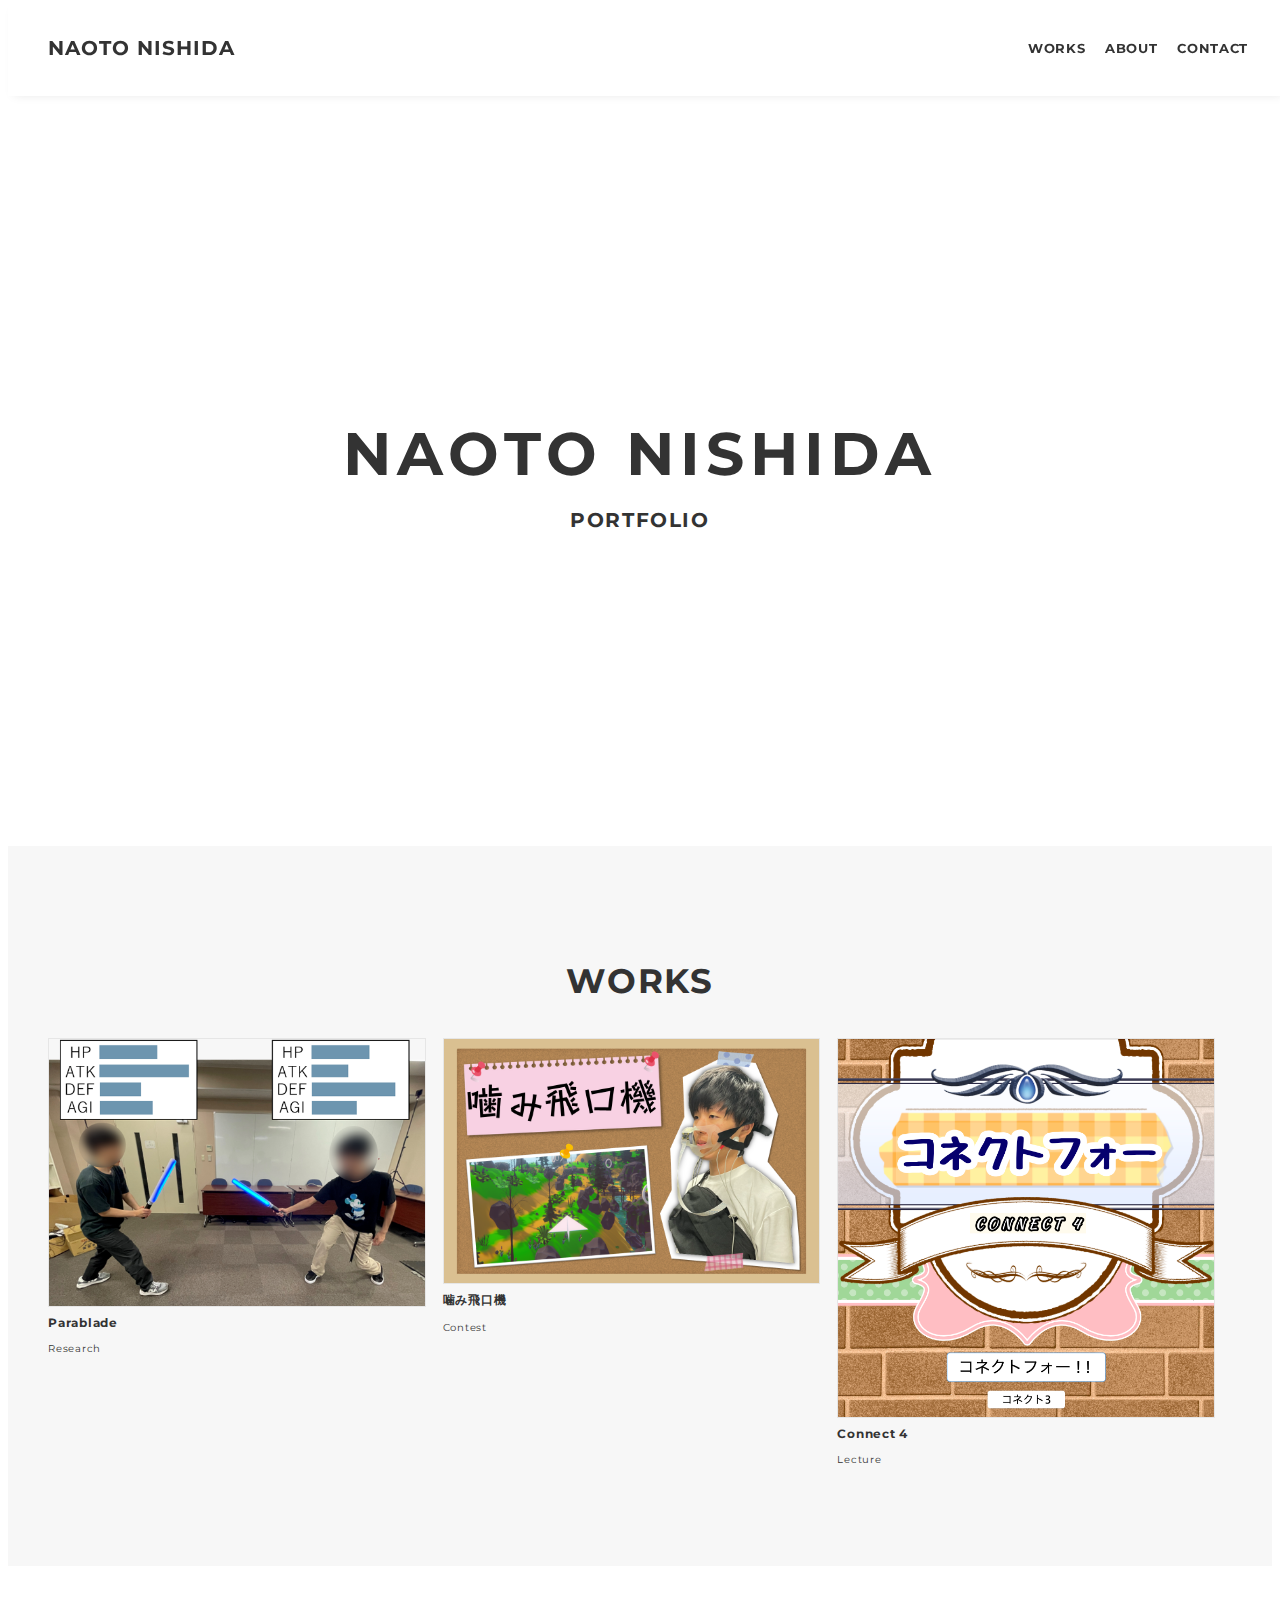
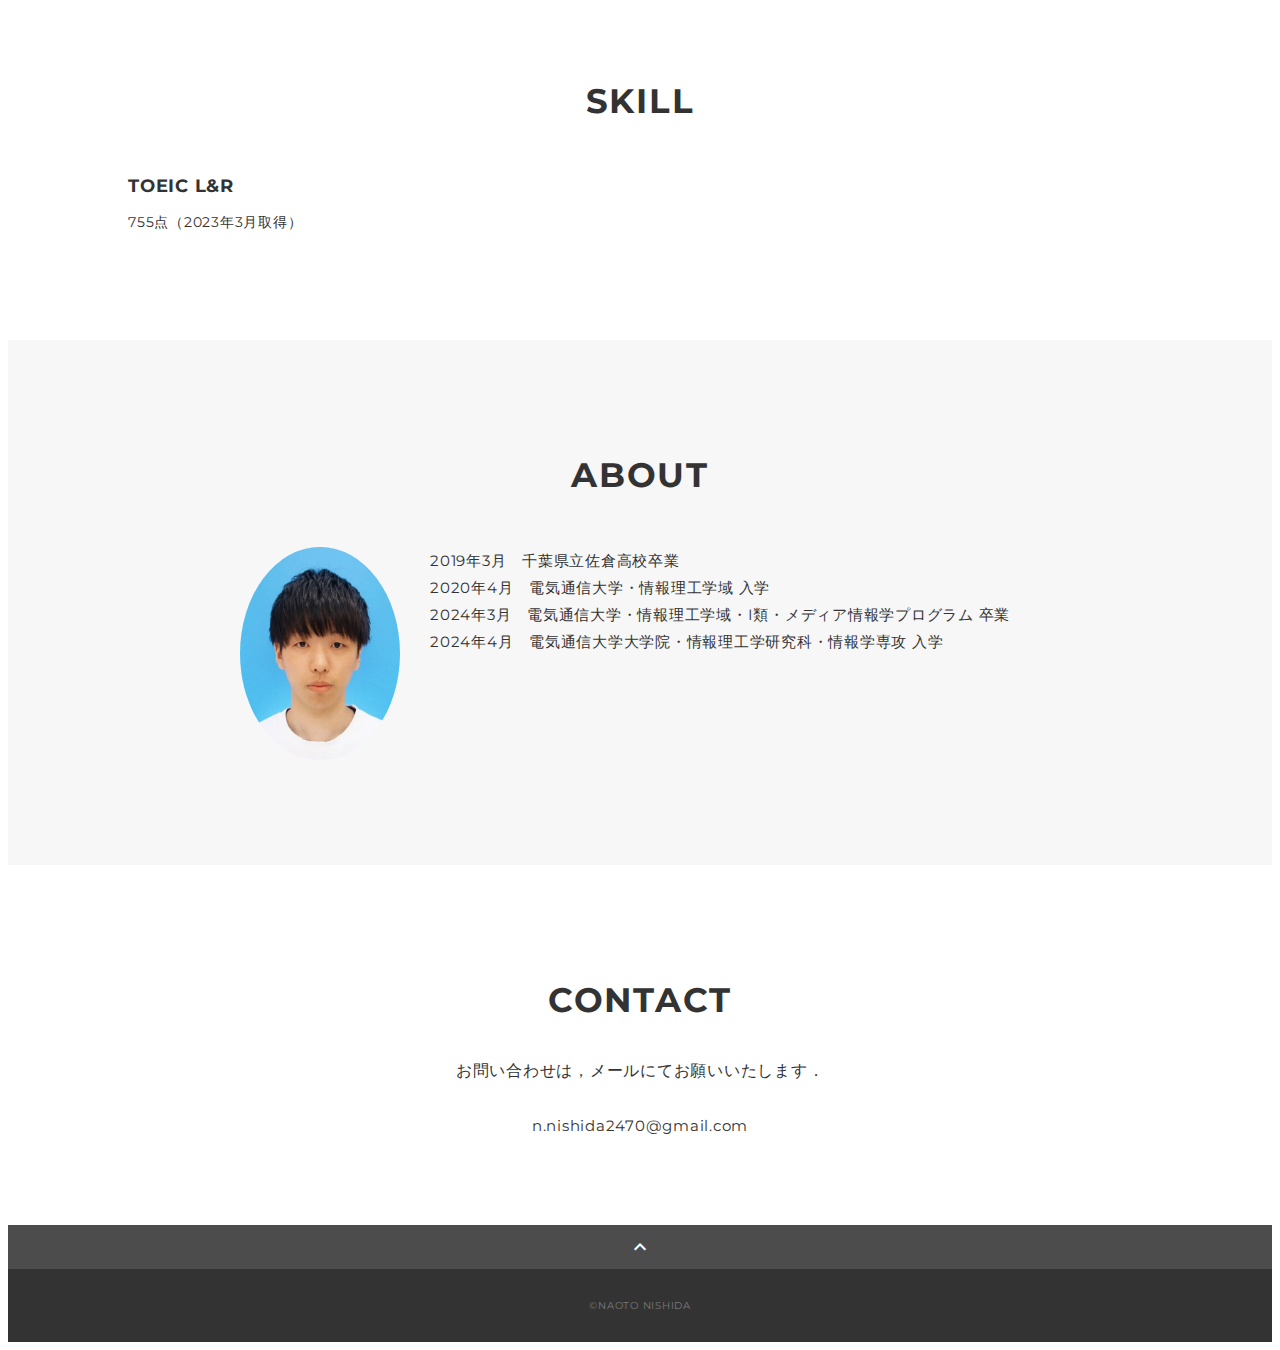
==== commit 6e6993ca: "スキルを復活" ====
--- a/index.html
+++ b/index.html
@@ -82,19 +82,17 @@
       <!-- skill -->
       <section class="skill section" id="skill">
         <div class="container">
-          <!-- <h2 class="title">SKILL</h2>
+          <h2 class="title">SKILL</h2>
           <div class="skill-list">
-            <p class="skill-text">
-              Coming Soon...</p> -->
-            <!-- <div class="skill-item">
+            <div class="skill-item">
               <p class="skill-img"><img src="img/icon_skill.png" alt=""></p>
               <div class="skill-body">
-                <h3 class="skill-name">HTML5/CSS3</h3>
+                <h3 class="skill-name">TOEIC L&R</h3>
                 <p class="skill-text">
-                  テキストが入りますテキストが入りますテキストが入りますテキストが入りますテキストが入りますテキストが入ります．</p>
+                  755点（2023年3月取得）</p>
               </div>
             </div>
-            <div class="skill-item">
+            <!-- <div class="skill-item">
               <p class="skill-img"><img src="img/icon_skill.png" alt=""></p>
               <div class="skill-body">
                 <h3 class="skill-name">WordPress</h3>
@@ -134,7 +132,7 @@
                   テキストが入りますテキストが入りますテキストが入りますテキストが入りますテキストが入りますテキストが入ります．</p>
               </div>
             </div> -->
-          <!-- </div> -->
+          </div>
         </div>
       </section>
       <!-- /skill -->
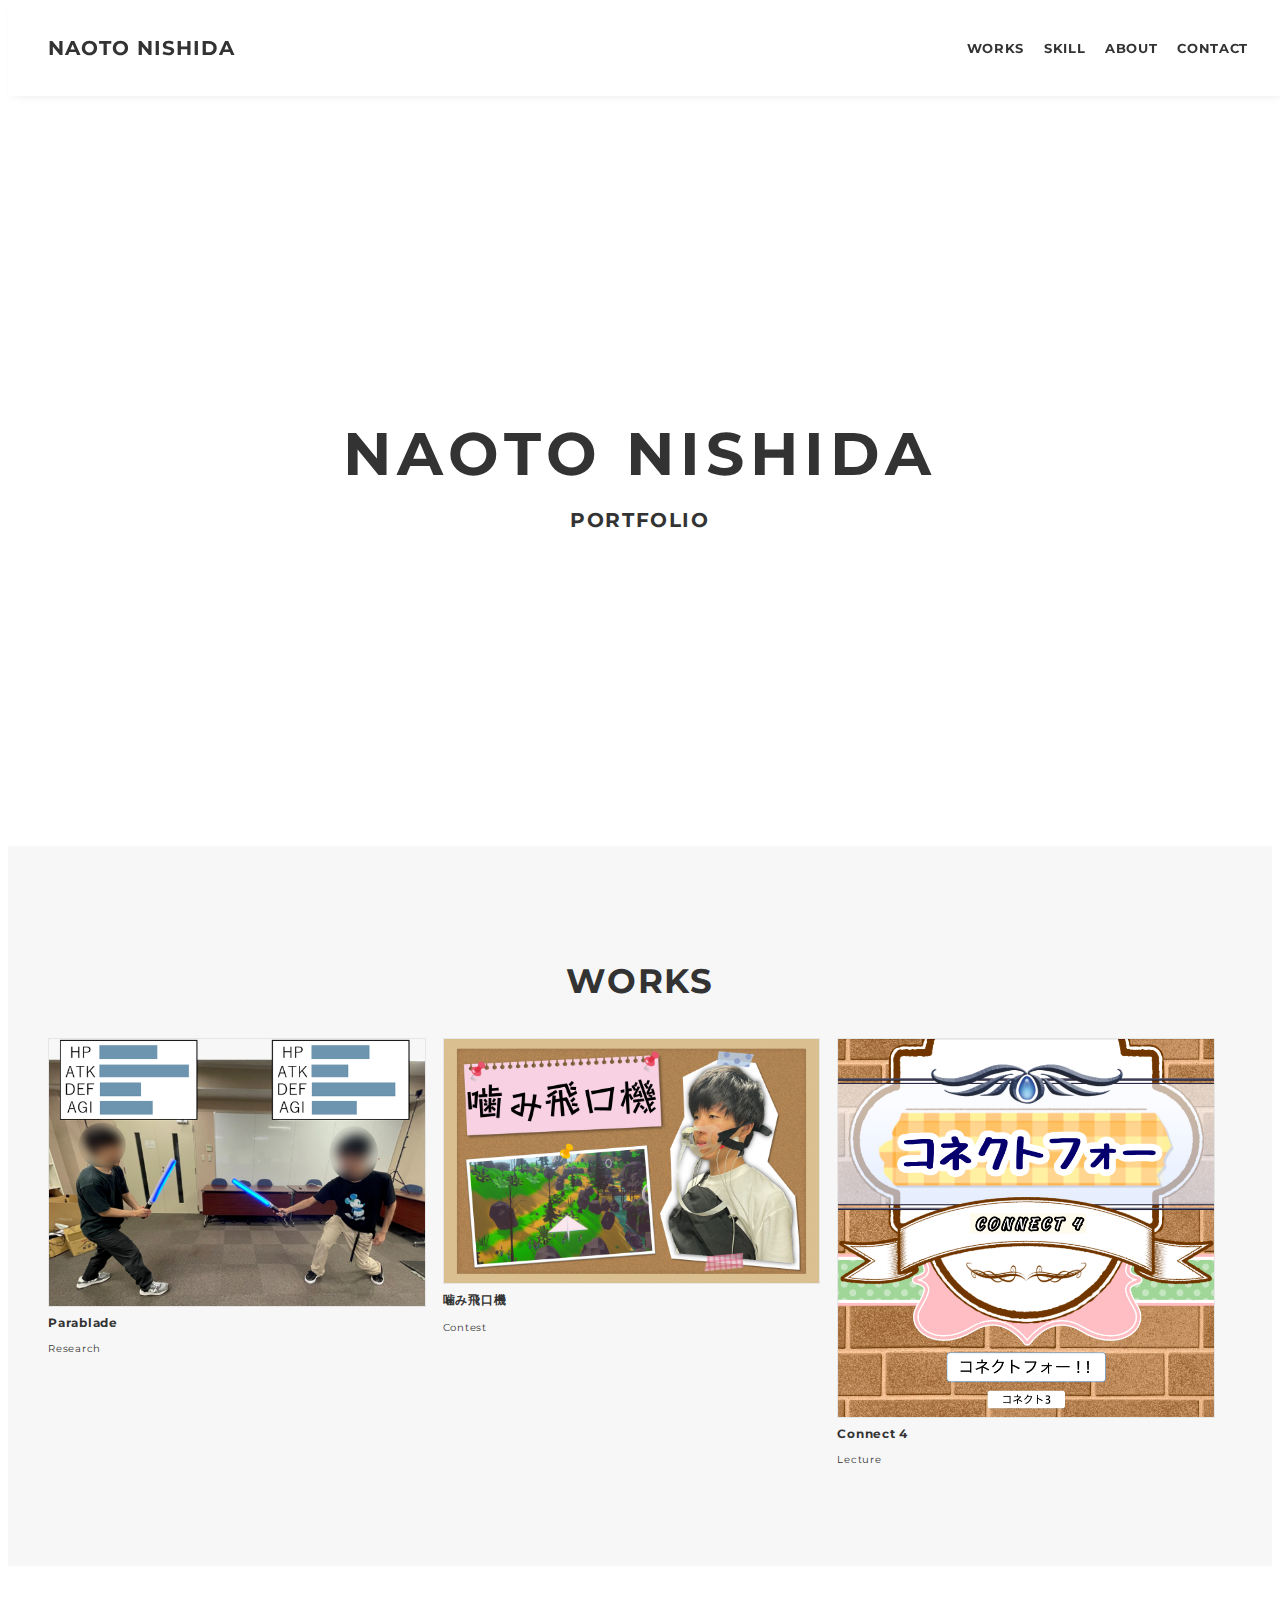
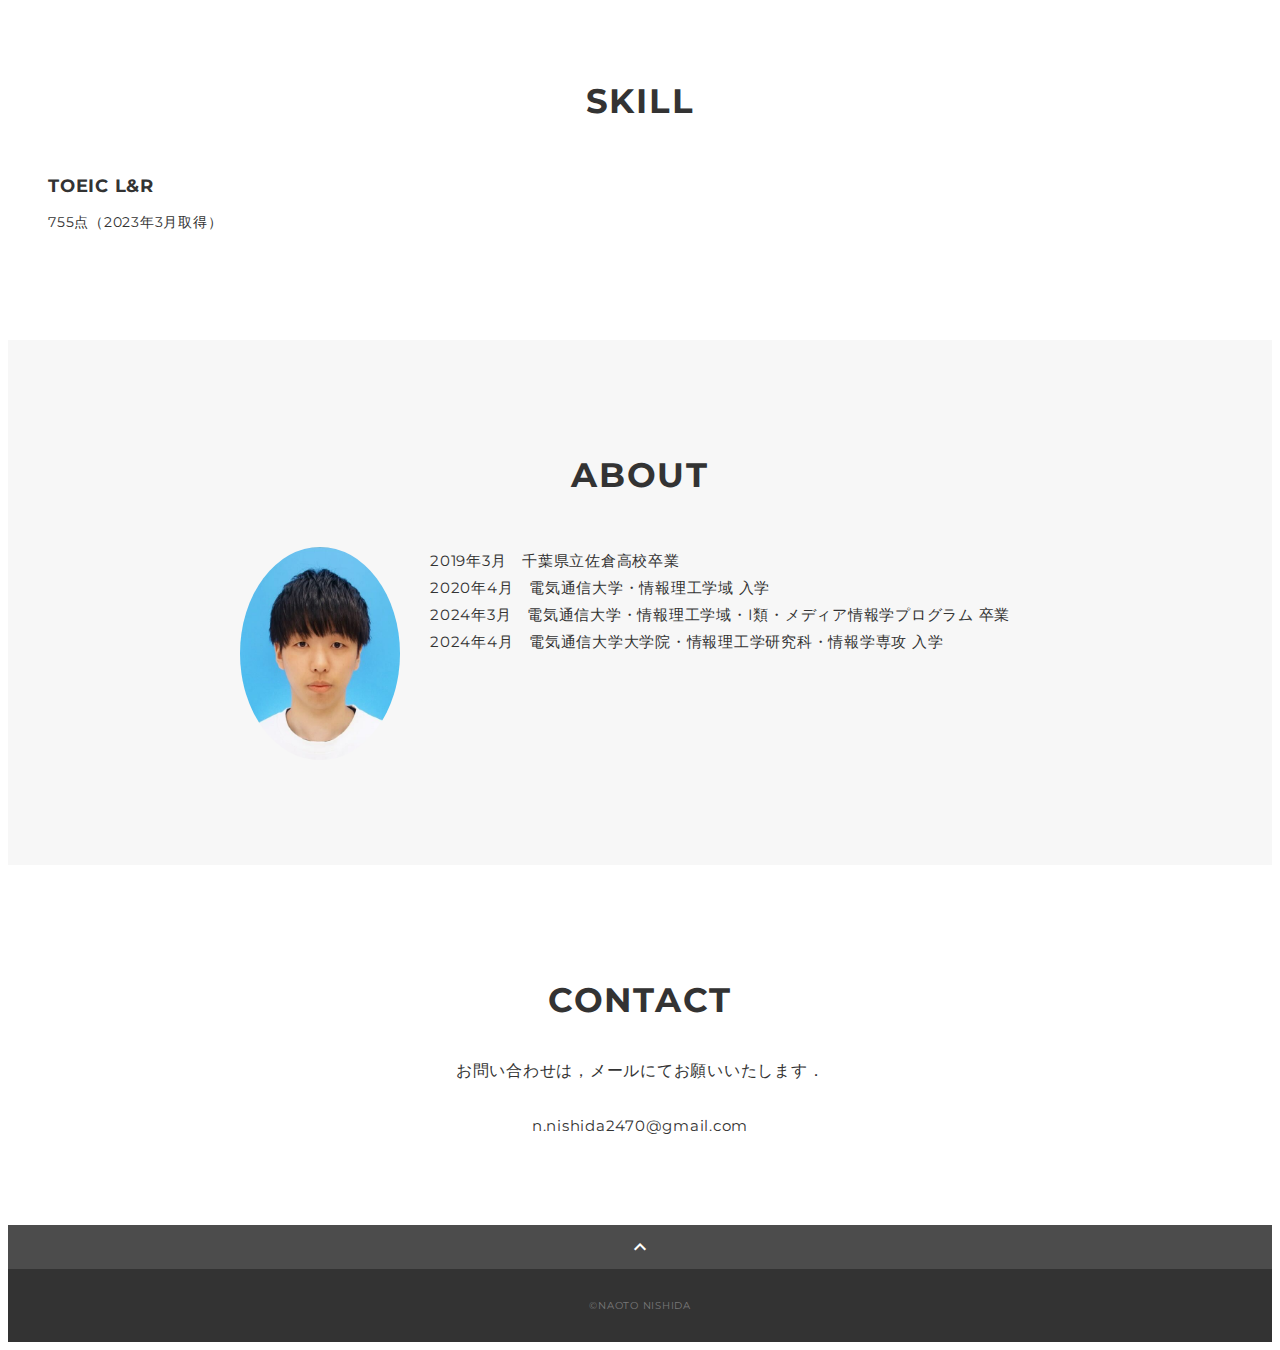
==== commit 58dfbb4c: "スキルを修正" ====
--- a/index.html
+++ b/index.html
@@ -31,7 +31,7 @@
         <nav class="gnav">
           <ul class="gnav-list">
             <li class="gnav-item"><a href="#works">WORKS</a></li>
-            <!-- <li class="gnav-item"><a href="#skill">SKILL</a></li> -->
+            <li class="gnav-item"><a href="#skill">SKILL</a></li>
             <li class="gnav-item"><a href="#about">ABOUT</a></li>
             <li class="gnav-item"><a href="#contact">CONTACT</a></li>
           </ul>
@@ -85,7 +85,7 @@
           <h2 class="title">SKILL</h2>
           <div class="skill-list">
             <div class="skill-item">
-              <p class="skill-img"><img src="img/icon_skill.png" alt=""></p>
+              <!-- <p class="skill-img"><img src="img/icon_skill.png" alt=""></p> -->
               <div class="skill-body">
                 <h3 class="skill-name">TOEIC L&R</h3>
                 <p class="skill-text">
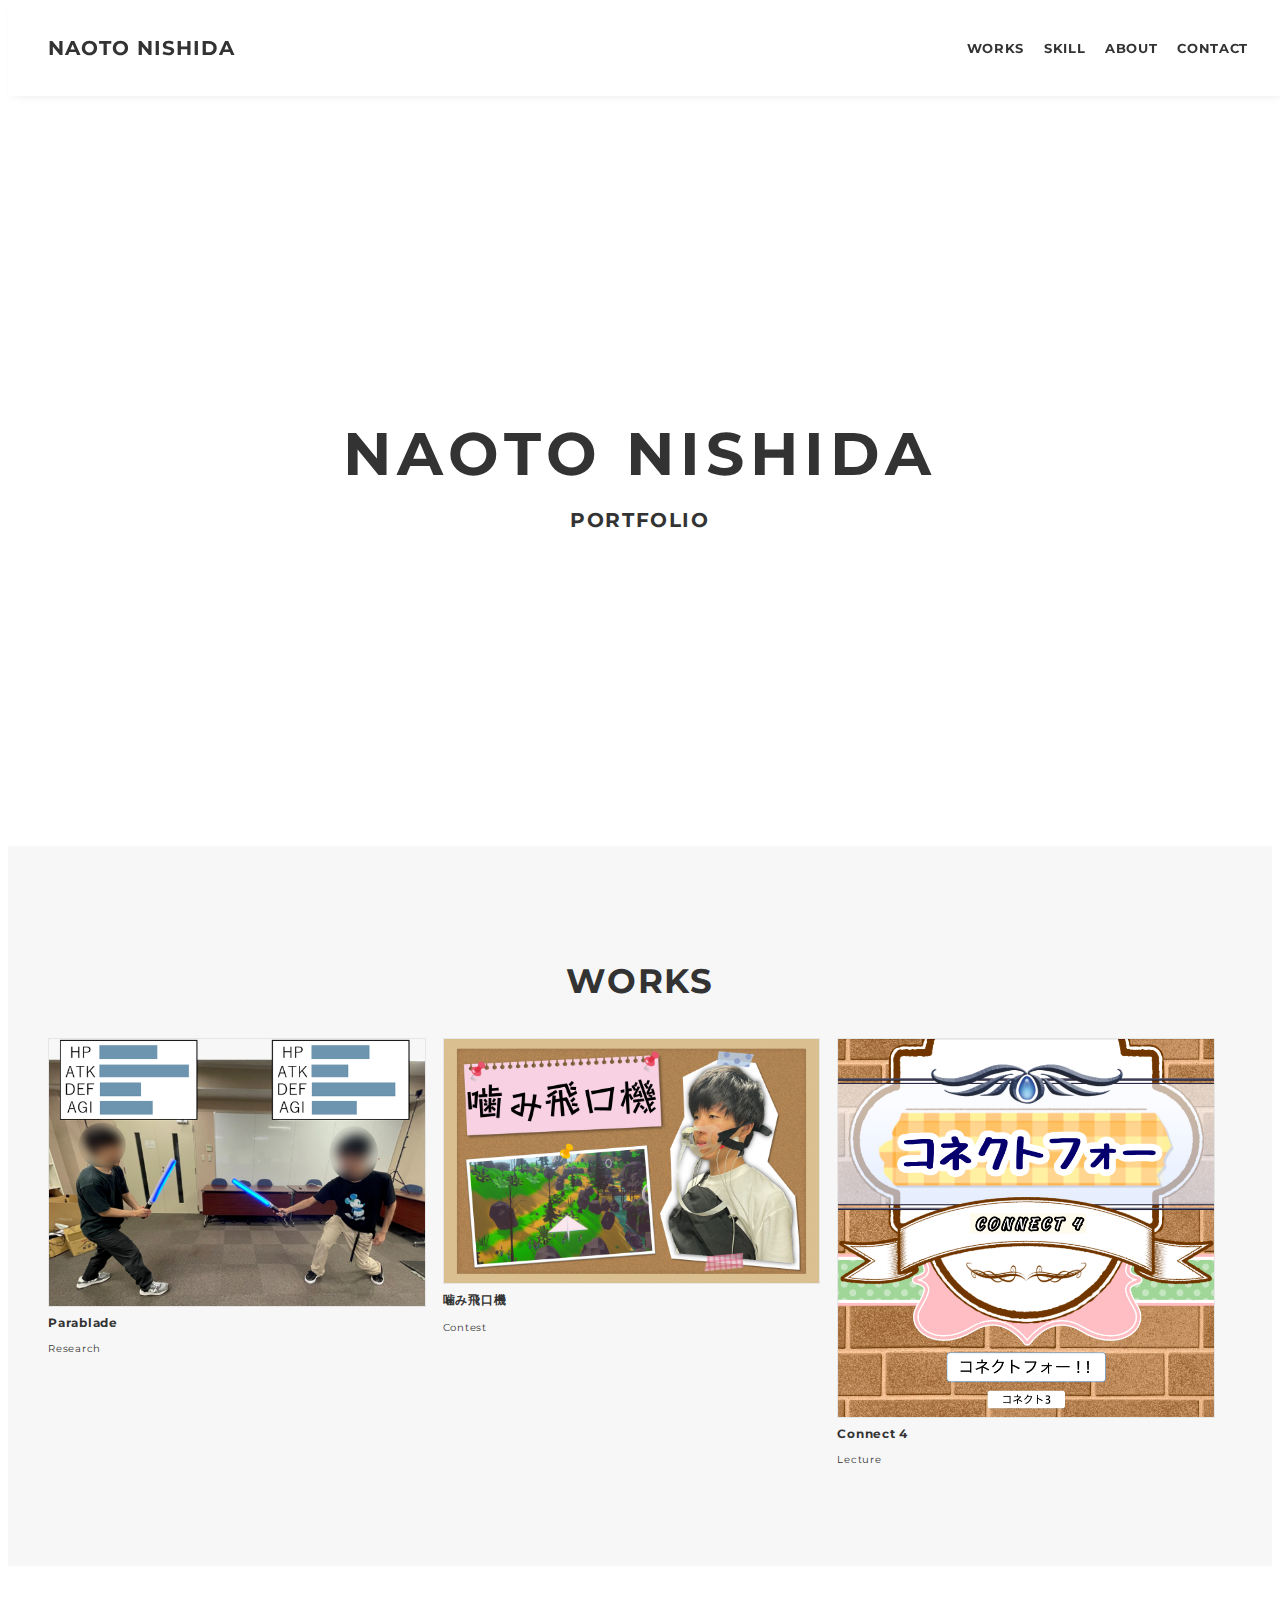
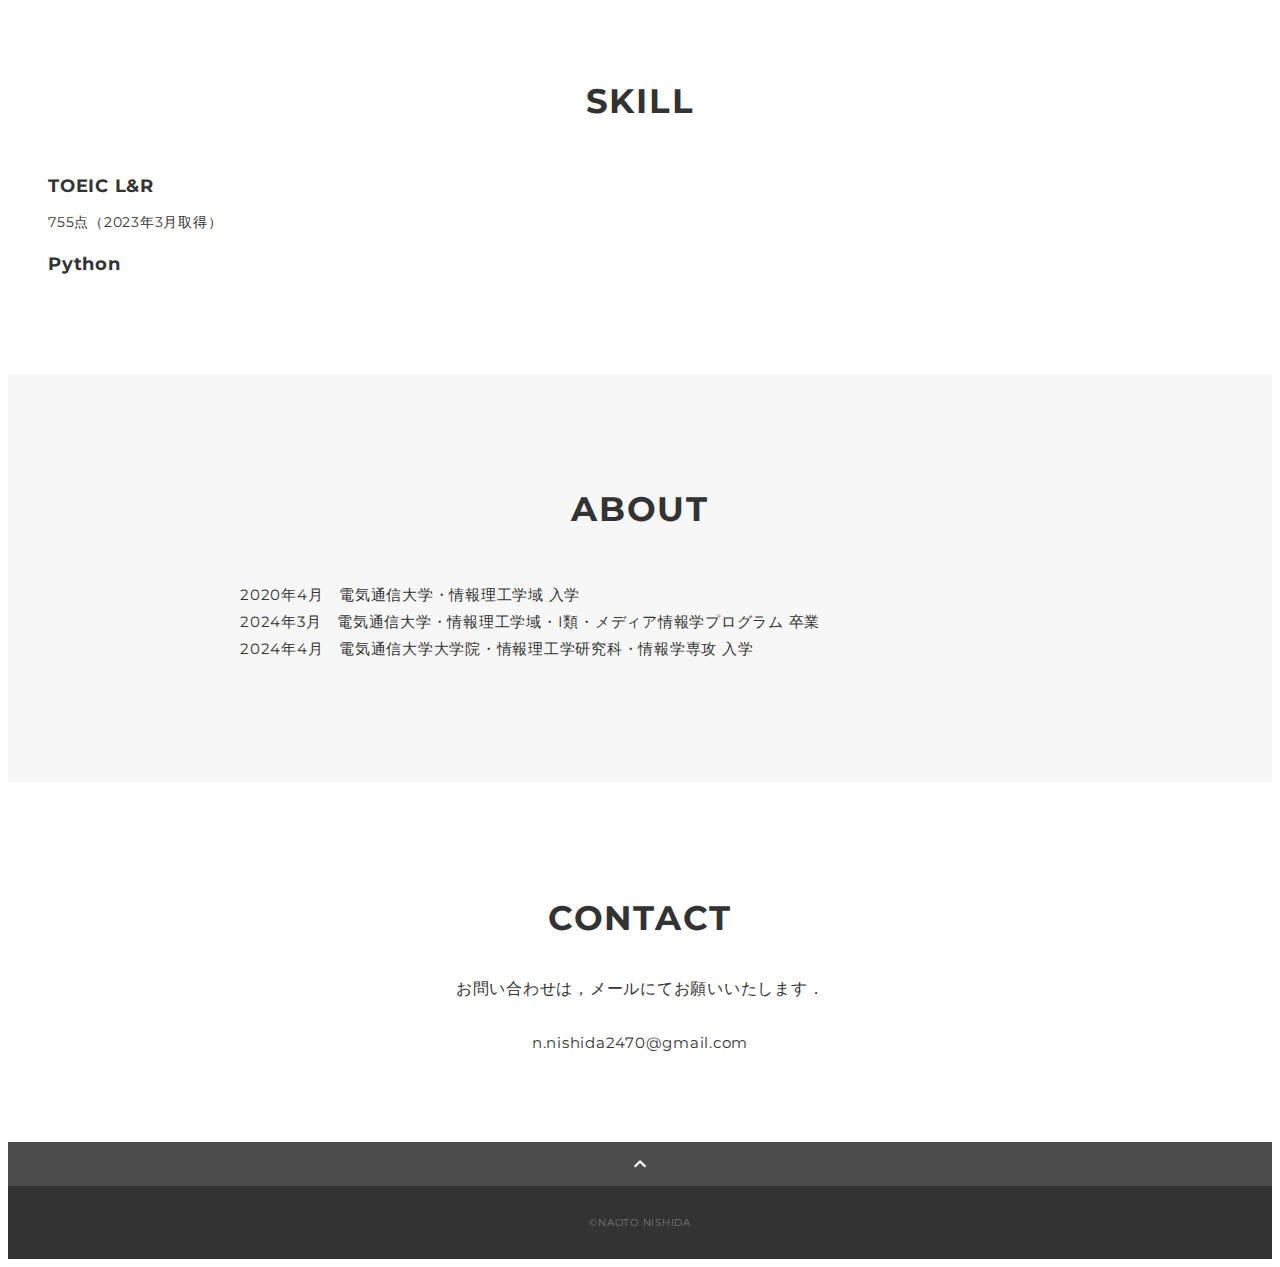
==== commit 327e6c8f: "検索エンジンのデータベースに登録させないようにmetaタグを追加" ====
--- a/index.html
+++ b/index.html
@@ -3,6 +3,7 @@
 <head>
   <meta charset="utf-8">
   <meta name="viewport" content="width=device-width,initial-scale=1">
+  <meta name="robots" content="noindex"> <!-- 検索エンジンのデータベースにインデックス（登録）させない -->
   <meta property='og:type' content='website'>
   <meta property='og:title' content='Naoto Nishida ポートフォリオ'>
   <meta property='og:url' content='URLが入る'>
@@ -88,8 +89,8 @@
               <!-- <p class="skill-img"><img src="img/icon_skill.png" alt=""></p> -->
               <div class="skill-body">
                 <h3 class="skill-name">TOEIC L&R</h3>
-                <p class="skill-text">
-                  755点（2023年3月取得）</p>
+                <p class="skill-text">755点（2023年3月取得）</p>
+                <h3 class="skill-name">Python</h3>
               </div>
             </div>
             <!-- <div class="skill-item">
@@ -142,12 +143,11 @@
         <div class="container">
           <h2 class="title">ABOUT</h2>
           <div class="profile">
-            <p class="profile-img">
+            <!-- <p class="profile-img">
               <img src="img/face.jpg" alt="">
-            </p>
+            </p> -->
             <div class="profile-body">
               <p>
-                2019年3月　千葉県立佐倉高校卒業<br>
                 2020年4月　電気通信大学・情報理工学域 入学<br>
                 2024年3月　電気通信大学・情報理工学域・I類・メディア情報学プログラム 卒業<br>
                 2024年4月　電気通信大学大学院・情報理工学研究科・情報学専攻 入学<br>
